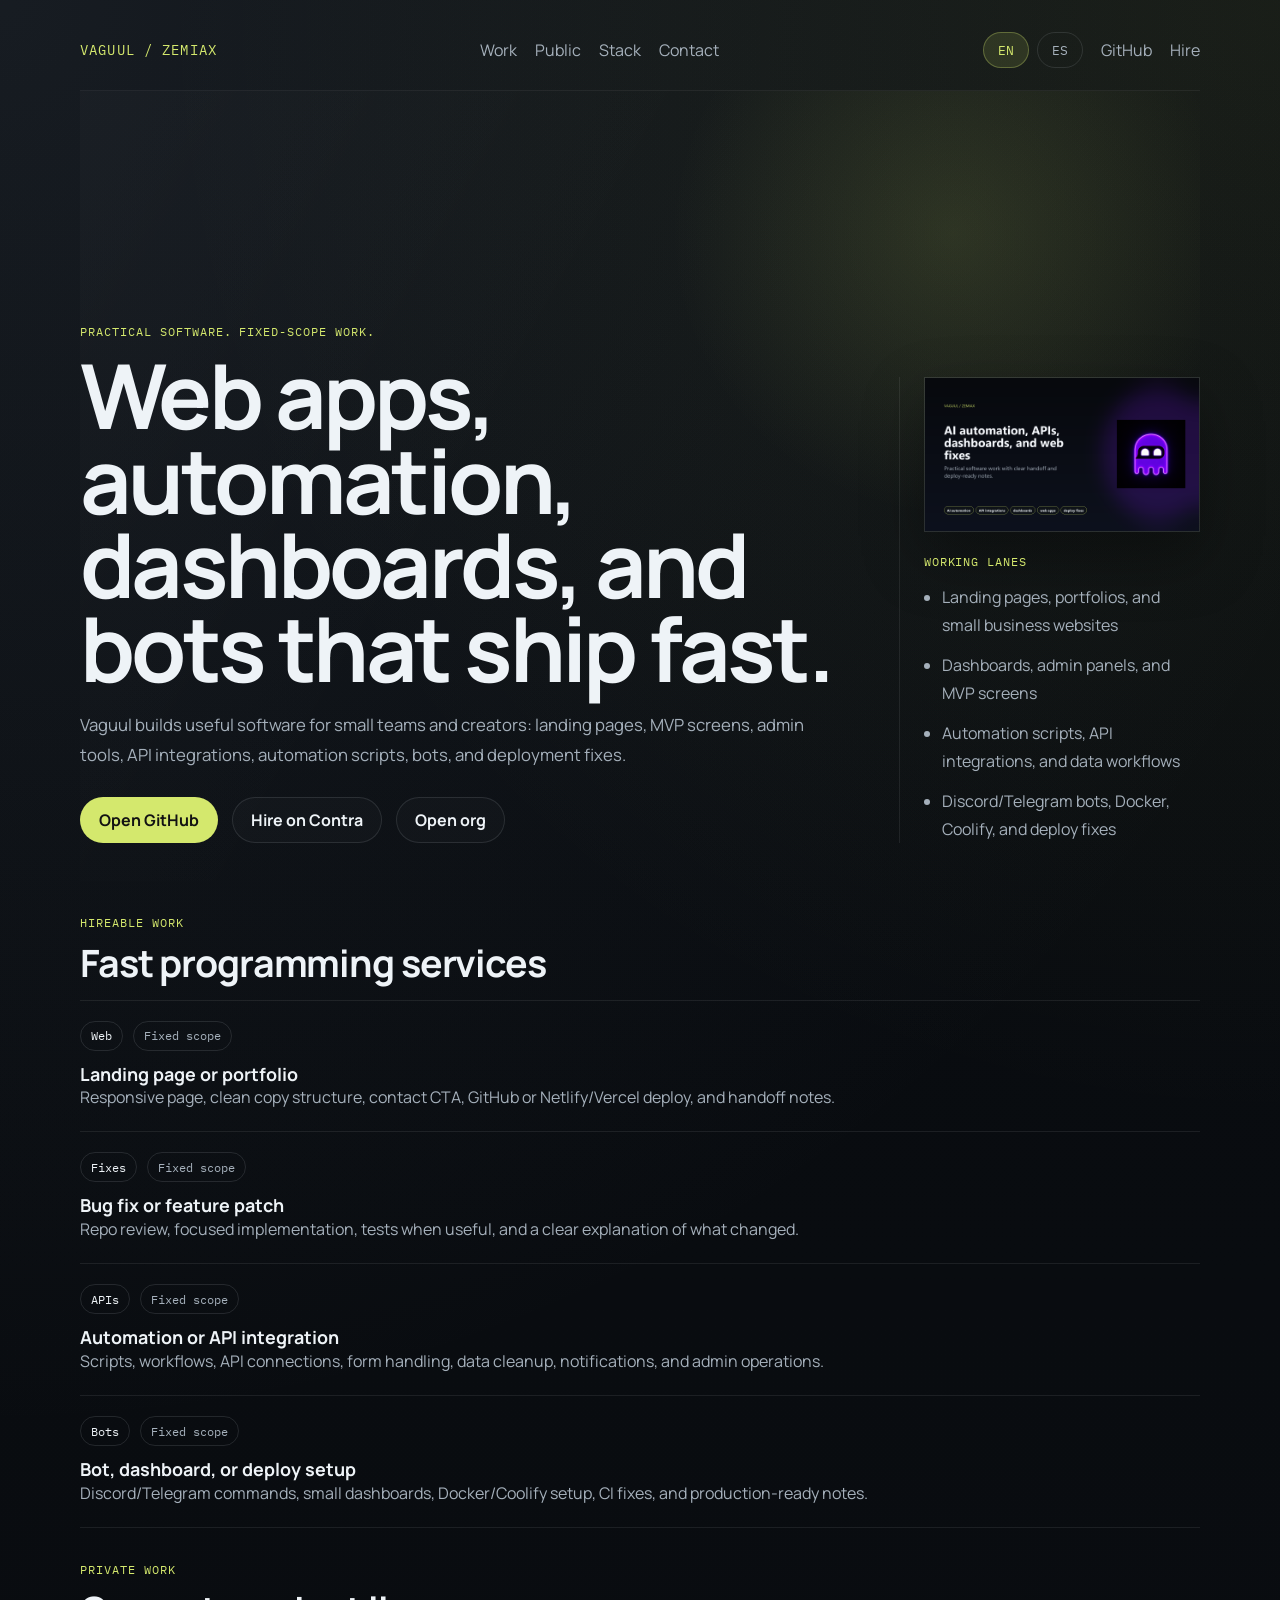
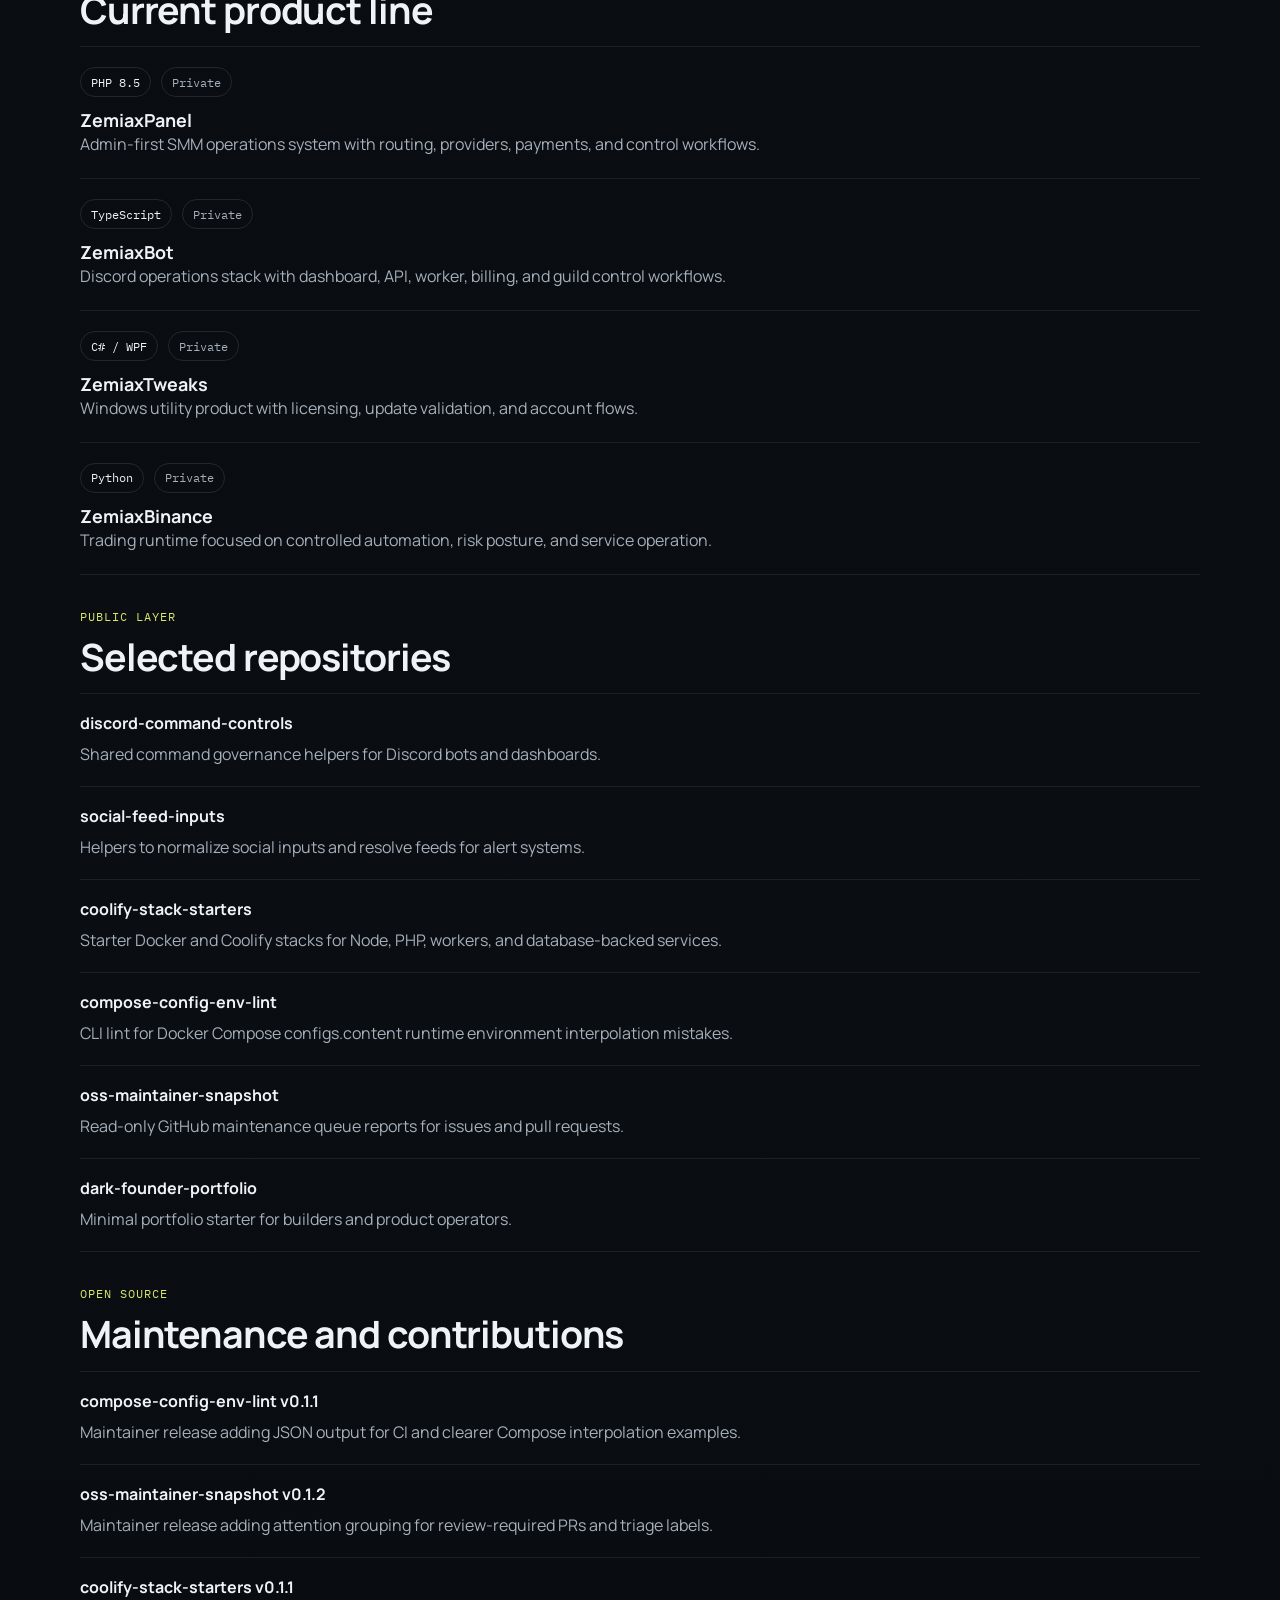
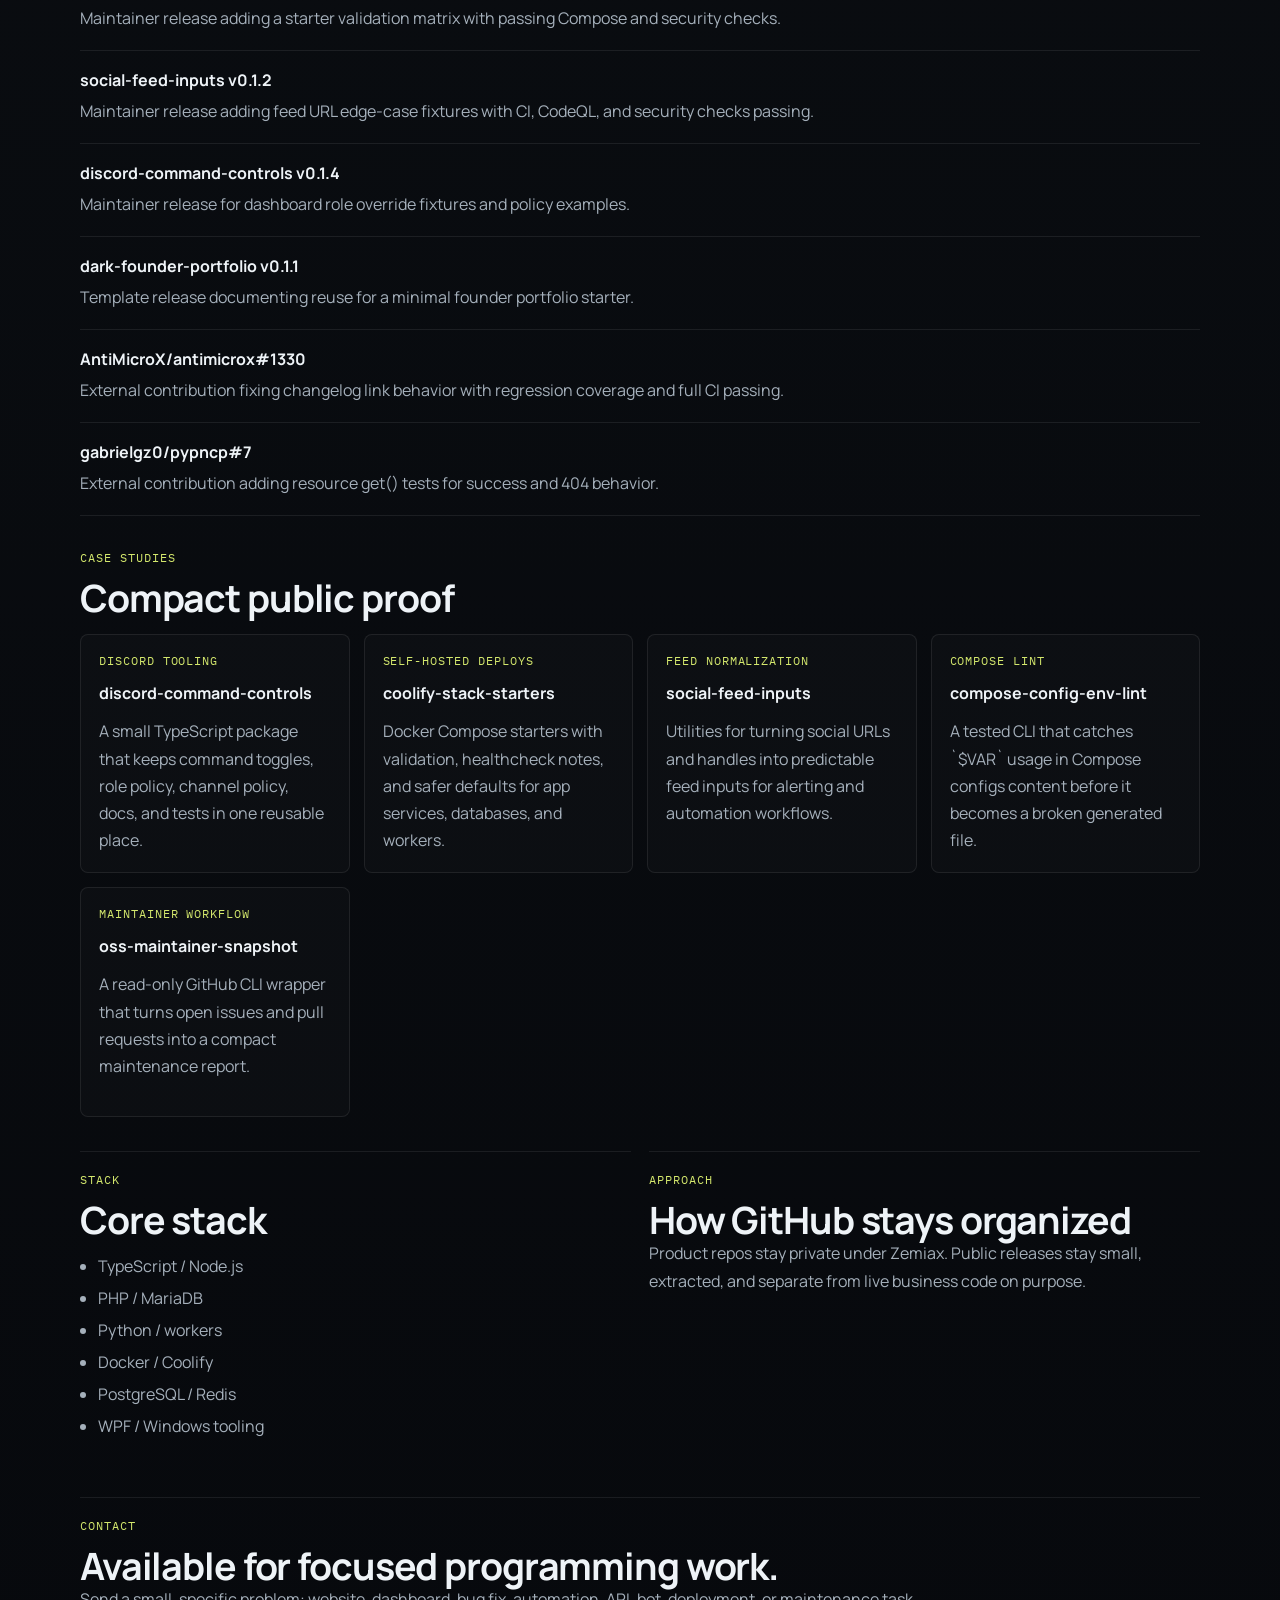
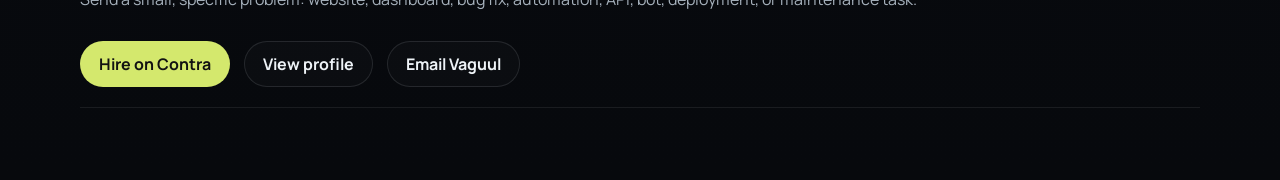
==== index.html @ 0ed6eafa "Add Vaguul service banner" ====
<!DOCTYPE html>
<html lang="en">
  <head>
    <meta charset="UTF-8" />
    <meta name="viewport" content="width=device-width, initial-scale=1.0" />
    <title>Vaguul / Zemiax</title>
    <meta
      name="description"
      content="Vaguul builds practical software for hire: websites, landing pages, dashboards, automation scripts, API integrations, bots, deploy fixes, and small product systems."
    />
    <meta property="og:title" content="Vaguul / Zemiax" />
    <meta
      property="og:description"
      content="Practical programming work: websites, dashboards, automation, bots, APIs, deployments, and small product systems."
    />
    <meta property="og:type" content="website" />
    <meta property="og:url" content="https://vaguul.github.io/portfolio/" />
    <meta property="og:image" content="https://vaguul.github.io/portfolio/assets/vaguul-service-banner.png" />
    <meta name="twitter:card" content="summary_large_image" />
    <meta name="twitter:image" content="https://vaguul.github.io/portfolio/assets/vaguul-service-banner.png" />
    <link rel="preconnect" href="https://fonts.googleapis.com" />
    <link rel="preconnect" href="https://fonts.gstatic.com" crossorigin />
    <link
      href="https://fonts.googleapis.com/css2?family=Manrope:wght@400;500;600;700;800&family=IBM+Plex+Mono:wght@400;500&display=swap"
      rel="stylesheet"
    />
    <link rel="stylesheet" href="./styles.css" />
  </head>
  <body>
    <div class="page-shell">
      <header class="topbar">
        <a class="brand" href="#top">Vaguul / Zemiax</a>
        <nav class="topnav" aria-label="Primary">
          <a href="#work" data-i18n="navWork">Work</a>
          <a href="#public" data-i18n="navPublic">Public</a>
          <a href="#stack" data-i18n="navStack">Stack</a>
          <a href="#contact" data-i18n="navContact">Contact</a>
        </nav>
        <div class="topbar-actions">
          <div class="lang-toggle" aria-label="Language switch">
            <button type="button" class="lang-button is-active" data-lang-trigger="en">EN</button>
            <button type="button" class="lang-button" data-lang-trigger="es">ES</button>
          </div>
          <a class="toplink" href="https://github.com/vaguul" target="_blank" rel="noreferrer">GitHub</a>
          <a class="toplink" href="https://contra.com/s/lrs7rUkr-bot-and-automation-fixes" target="_blank" rel="noreferrer">Hire</a>
        </div>
      </header>

      <main id="top">
        <section class="hero">
          <div class="hero-copy">
            <p class="eyebrow" data-i18n="heroEyebrow">Practical software. Fixed-scope work.</p>
            <h1 data-i18n="heroTitle">Web apps, automation, dashboards, and bots that ship fast.</h1>
            <p class="hero-text" data-i18n="heroText">
              Vaguul builds useful software for small teams and creators: landing pages, MVP screens, admin tools,
              API integrations, automation scripts, bots, and deployment fixes.
            </p>
            <div class="hero-actions">
              <a class="button primary" href="https://github.com/vaguul" target="_blank" rel="noreferrer" data-i18n="heroPrimary">Open GitHub</a>
              <a class="button secondary" href="https://contra.com/s/lrs7rUkr-bot-and-automation-fixes" target="_blank" rel="noreferrer" data-i18n="heroHire">Hire on Contra</a>
              <a class="button secondary" href="https://github.com/zemiax" target="_blank" rel="noreferrer" data-i18n="heroSecondary">Open org</a>
            </div>
          </div>

          <aside class="hero-aside">
            <img class="hero-brand-mark" src="./assets/vaguul-marketplace-cover.png" alt="Vaguul service banner" />
            <p class="aside-label" data-i18n="asideLabel">Working lanes</p>
            <ul class="signal-list">
              <li data-i18n="lane1">Landing pages, portfolios, and small business websites</li>
              <li data-i18n="lane2">Dashboards, admin panels, and MVP screens</li>
              <li data-i18n="lane3">Automation scripts, API integrations, and data workflows</li>
              <li data-i18n="lane4">Discord/Telegram bots, Docker, Coolify, and deploy fixes</li>
            </ul>
          </aside>
        </section>

        <section class="section" id="services">
          <div class="section-head">
            <p class="section-label" data-i18n="servicesLabel">Hireable work</p>
            <h2 data-i18n="servicesTitle">Fast programming services</h2>
          </div>

          <div class="work-list">
            <article class="work-item">
              <div class="work-meta">
                <span class="chip">Web</span>
                <span class="chip muted" data-i18n="chipFixed">Fixed scope</span>
              </div>
              <h3 data-i18n="service1Title">Landing page or portfolio</h3>
              <p data-i18n="service1Desc">Responsive page, clean copy structure, contact CTA, GitHub or Netlify/Vercel deploy, and handoff notes.</p>
            </article>

            <article class="work-item">
              <div class="work-meta">
                <span class="chip">Fixes</span>
                <span class="chip muted" data-i18n="chipFixed">Fixed scope</span>
              </div>
              <h3 data-i18n="service2Title">Bug fix or feature patch</h3>
              <p data-i18n="service2Desc">Repo review, focused implementation, tests when useful, and a clear explanation of what changed.</p>
            </article>

            <article class="work-item">
              <div class="work-meta">
                <span class="chip">APIs</span>
                <span class="chip muted" data-i18n="chipFixed">Fixed scope</span>
              </div>
              <h3 data-i18n="service3Title">Automation or API integration</h3>
              <p data-i18n="service3Desc">Scripts, workflows, API connections, form handling, data cleanup, notifications, and admin operations.</p>
            </article>

            <article class="work-item">
              <div class="work-meta">
                <span class="chip">Bots</span>
                <span class="chip muted" data-i18n="chipFixed">Fixed scope</span>
              </div>
              <h3 data-i18n="service4Title">Bot, dashboard, or deploy setup</h3>
              <p data-i18n="service4Desc">Discord/Telegram commands, small dashboards, Docker/Coolify setup, CI fixes, and production-ready notes.</p>
            </article>
          </div>
        </section>

        <section class="section" id="work">
          <div class="section-head">
            <p class="section-label" data-i18n="workLabel">Private work</p>
            <h2 data-i18n="workTitle">Current product line</h2>
          </div>

          <div class="work-list">
            <article class="work-item">
              <div class="work-meta">
                <span class="chip">PHP 8.5</span>
                <span class="chip muted" data-i18n="chipPrivate">Private</span>
              </div>
              <h3>ZemiaxPanel</h3>
              <p data-i18n="panelDesc">Admin-first SMM operations system with routing, providers, payments, and control workflows.</p>
            </article>

            <article class="work-item">
              <div class="work-meta">
                <span class="chip">TypeScript</span>
                <span class="chip muted" data-i18n="chipPrivate">Private</span>
              </div>
              <h3>ZemiaxBot</h3>
              <p data-i18n="botDesc">Discord operations stack with dashboard, API, worker, billing, and guild control workflows.</p>
            </article>

            <article class="work-item">
              <div class="work-meta">
                <span class="chip">C# / WPF</span>
                <span class="chip muted" data-i18n="chipPrivate">Private</span>
              </div>
              <h3>ZemiaxTweaks</h3>
              <p data-i18n="tweaksDesc">Windows utility product with licensing, update validation, and account flows.</p>
            </article>

            <article class="work-item">
              <div class="work-meta">
                <span class="chip">Python</span>
                <span class="chip muted" data-i18n="chipPrivate">Private</span>
              </div>
              <h3>ZemiaxBinance</h3>
              <p data-i18n="binanceDesc">Trading runtime focused on controlled automation, risk posture, and service operation.</p>
            </article>
          </div>
        </section>

        <section class="section" id="public">
          <div class="section-head">
            <p class="section-label" data-i18n="publicLabel">Public layer</p>
            <h2 data-i18n="publicTitle">Selected repositories</h2>
          </div>

          <div class="repo-list">
            <a class="repo-row" href="https://github.com/vaguul/discord-command-controls" target="_blank" rel="noreferrer">
              <strong>discord-command-controls</strong>
              <span data-i18n="repo1">Shared command governance helpers for Discord bots and dashboards.</span>
            </a>
            <a class="repo-row" href="https://github.com/vaguul/social-feed-inputs" target="_blank" rel="noreferrer">
              <strong>social-feed-inputs</strong>
              <span data-i18n="repo2">Helpers to normalize social inputs and resolve feeds for alert systems.</span>
            </a>
            <a class="repo-row" href="https://github.com/vaguul/coolify-stack-starters" target="_blank" rel="noreferrer">
              <strong>coolify-stack-starters</strong>
              <span data-i18n="repo3">Starter Docker and Coolify stacks for Node, PHP, workers, and database-backed services.</span>
            </a>
            <a class="repo-row" href="https://github.com/vaguul/compose-config-env-lint" target="_blank" rel="noreferrer">
              <strong>compose-config-env-lint</strong>
              <span data-i18n="repo5">CLI lint for Docker Compose configs.content runtime environment interpolation mistakes.</span>
            </a>
            <a class="repo-row" href="https://github.com/vaguul/oss-maintainer-snapshot" target="_blank" rel="noreferrer">
              <strong>oss-maintainer-snapshot</strong>
              <span data-i18n="repo6">Read-only GitHub maintenance queue reports for issues and pull requests.</span>
            </a>
            <a class="repo-row" href="https://github.com/vaguul/dark-founder-portfolio" target="_blank" rel="noreferrer">
              <strong>dark-founder-portfolio</strong>
              <span data-i18n="repo4">Minimal portfolio starter for builders and product operators.</span>
            </a>
          </div>
        </section>

        <section class="section" id="oss">
          <div class="section-head">
            <p class="section-label" data-i18n="ossLabel">Open source</p>
            <h2 data-i18n="ossTitle">Maintenance and contributions</h2>
          </div>

          <div class="repo-list">
            <a class="repo-row" href="https://github.com/vaguul/compose-config-env-lint/releases/tag/v0.1.1" target="_blank" rel="noreferrer">
              <strong>compose-config-env-lint v0.1.1</strong>
              <span data-i18n="oss4">Maintainer release adding JSON output for CI and clearer Compose interpolation examples.</span>
            </a>
            <a class="repo-row" href="https://github.com/vaguul/oss-maintainer-snapshot/releases/tag/v0.1.2" target="_blank" rel="noreferrer">
              <strong>oss-maintainer-snapshot v0.1.2</strong>
              <span data-i18n="oss9">Maintainer release adding attention grouping for review-required PRs and triage labels.</span>
            </a>
            <a class="repo-row" href="https://github.com/vaguul/coolify-stack-starters/releases/tag/v0.1.1" target="_blank" rel="noreferrer">
              <strong>coolify-stack-starters v0.1.1</strong>
              <span data-i18n="oss5">Maintainer release adding a starter validation matrix with passing Compose and security checks.</span>
            </a>
            <a class="repo-row" href="https://github.com/vaguul/social-feed-inputs/releases/tag/v0.1.2" target="_blank" rel="noreferrer">
              <strong>social-feed-inputs v0.1.2</strong>
              <span data-i18n="oss6">Maintainer release adding feed URL edge-case fixtures with CI, CodeQL, and security checks passing.</span>
            </a>
            <a class="repo-row" href="https://github.com/vaguul/discord-command-controls/releases/tag/v0.1.4" target="_blank" rel="noreferrer">
              <strong>discord-command-controls v0.1.4</strong>
              <span data-i18n="oss7">Maintainer release for dashboard role override fixtures and policy examples.</span>
            </a>
            <a class="repo-row" href="https://github.com/vaguul/dark-founder-portfolio/releases/tag/v0.1.1" target="_blank" rel="noreferrer">
              <strong>dark-founder-portfolio v0.1.1</strong>
              <span data-i18n="oss8">Template release documenting reuse for a minimal founder portfolio starter.</span>
            </a>
            <a class="repo-row" href="https://github.com/AntiMicroX/antimicrox/pull/1330" target="_blank" rel="noreferrer">
              <strong>AntiMicroX/antimicrox#1330</strong>
              <span data-i18n="oss2">External contribution fixing changelog link behavior with regression coverage and full CI passing.</span>
            </a>
            <a class="repo-row" href="https://github.com/gabrielgz0/pypncp/pull/7" target="_blank" rel="noreferrer">
              <strong>gabrielgz0/pypncp#7</strong>
              <span data-i18n="oss3">External contribution adding resource get() tests for success and 404 behavior.</span>
            </a>
          </div>
        </section>

        <section class="section" id="case-studies">
          <div class="section-head">
            <p class="section-label" data-i18n="caseLabel">Case studies</p>
            <h2 data-i18n="caseTitle">Compact public proof</h2>
          </div>

          <div class="case-grid">
            <a class="case-item" href="https://github.com/vaguul/discord-command-controls" target="_blank" rel="noreferrer">
              <span class="case-kicker" data-i18n="case1Kicker">Discord tooling</span>
              <strong>discord-command-controls</strong>
              <p data-i18n="case1Text">A small TypeScript package that keeps command toggles, role policy, channel policy, docs, and tests in one reusable place.</p>
            </a>
            <a class="case-item" href="https://github.com/vaguul/coolify-stack-starters" target="_blank" rel="noreferrer">
              <span class="case-kicker" data-i18n="case2Kicker">Self-hosted deploys</span>
              <strong>coolify-stack-starters</strong>
              <p data-i18n="case2Text">Docker Compose starters with validation, healthcheck notes, and safer defaults for app services, databases, and workers.</p>
            </a>
            <a class="case-item" href="https://github.com/vaguul/social-feed-inputs" target="_blank" rel="noreferrer">
              <span class="case-kicker" data-i18n="case3Kicker">Feed normalization</span>
              <strong>social-feed-inputs</strong>
              <p data-i18n="case3Text">Utilities for turning social URLs and handles into predictable feed inputs for alerting and automation workflows.</p>
            </a>
            <a class="case-item" href="https://github.com/vaguul/compose-config-env-lint" target="_blank" rel="noreferrer">
              <span class="case-kicker" data-i18n="case4Kicker">Compose lint</span>
              <strong>compose-config-env-lint</strong>
              <p data-i18n="case4Text">A tested CLI that catches `$VAR` usage in Compose configs content before it becomes a broken generated file.</p>
            </a>
            <a class="case-item" href="https://github.com/vaguul/oss-maintainer-snapshot" target="_blank" rel="noreferrer">
              <span class="case-kicker" data-i18n="case5Kicker">Maintainer workflow</span>
              <strong>oss-maintainer-snapshot</strong>
              <p data-i18n="case5Text">A read-only GitHub CLI wrapper that turns open issues and pull requests into a compact maintenance report.</p>
            </a>
          </div>
        </section>

        <section class="section split-section" id="stack">
          <article class="stack-panel">
            <p class="section-label" data-i18n="stackLabel">Stack</p>
            <h2 data-i18n="stackTitle">Core stack</h2>
            <ul class="stack-list">
              <li>TypeScript / Node.js</li>
              <li>PHP / MariaDB</li>
              <li>Python / workers</li>
              <li>Docker / Coolify</li>
              <li>PostgreSQL / Redis</li>
              <li>WPF / Windows tooling</li>
            </ul>
          </article>

          <article class="stack-panel">
            <p class="section-label" data-i18n="approachLabel">Approach</p>
            <h2 data-i18n="approachTitle">How GitHub stays organized</h2>
            <p class="stack-copy" data-i18n="approachCopy">
              Product repos stay private under Zemiax. Public releases stay small, extracted, and separate from live
              business code on purpose.
            </p>
          </article>
        </section>

        <section class="section contact-section" id="contact">
          <p class="section-label" data-i18n="contactLabel">Contact</p>
          <h2 data-i18n="contactTitle">GitHub is the main public surface.</h2>
          <p class="contact-copy" data-i18n="contactCopy">
            Follow the profile for selected public releases. Live product repos stay private until they are ready to
            stand on their own.
          </p>
          <div class="hero-actions">
            <a class="button primary" href="https://contra.com/s/lrs7rUkr-bot-and-automation-fixes" target="_blank" rel="noreferrer" data-i18n="contactPrimary">Hire on Contra</a>
            <a class="button secondary" href="https://github.com/vaguul" target="_blank" rel="noreferrer" data-i18n="contactSecondary">View profile</a>
            <a class="button secondary" href="mailto:heyvaguul@gmail.com" data-i18n="contactEmail">Email Vaguul</a>
          </div>
        </section>
      </main>
    </div>

    <script>
      const translations = {
        en: {
          navWork: "Work",
          navPublic: "Public",
          navStack: "Stack",
          navContact: "Contact",
          heroEyebrow: "Practical software. Fixed-scope work.",
          heroTitle: "Web apps, automation, dashboards, and bots that ship fast.",
          heroText:
            "Vaguul builds useful software for small teams and creators: landing pages, MVP screens, admin tools, API integrations, automation scripts, bots, and deployment fixes.",
          heroPrimary: "Open GitHub",
          heroHire: "Hire on Contra",
          heroSecondary: "Open org",
          asideLabel: "Working lanes",
          lane1: "Landing pages, portfolios, and small business websites",
          lane2: "Dashboards, admin panels, and MVP screens",
          lane3: "Automation scripts, API integrations, and data workflows",
          lane4: "Discord/Telegram bots, Docker, Coolify, and deploy fixes",
          servicesLabel: "Hireable work",
          servicesTitle: "Fast programming services",
          chipFixed: "Fixed scope",
          service1Title: "Landing page or portfolio",
          service1Desc: "Responsive page, clean copy structure, contact CTA, GitHub or Netlify/Vercel deploy, and handoff notes.",
          service2Title: "Bug fix or feature patch",
          service2Desc: "Repo review, focused implementation, tests when useful, and a clear explanation of what changed.",
          service3Title: "Automation or API integration",
          service3Desc: "Scripts, workflows, API connections, form handling, data cleanup, notifications, and admin operations.",
          service4Title: "Bot, dashboard, or deploy setup",
          service4Desc: "Discord/Telegram commands, small dashboards, Docker/Coolify setup, CI fixes, and production-ready notes.",
          workLabel: "Private work",
          workTitle: "Current product line",
          chipPrivate: "Private",
          panelDesc: "Admin-first SMM operations system with routing, providers, payments, and control workflows.",
          botDesc: "Discord operations stack with dashboard, API, worker, billing, and guild control workflows.",
          tweaksDesc: "Windows utility product with licensing, update validation, and account flows.",
          binanceDesc: "Trading runtime focused on controlled automation, risk posture, and service operation.",
          publicLabel: "Public layer",
          publicTitle: "Selected repositories",
          repo1: "Shared command governance helpers for Discord bots and dashboards.",
          repo2: "Helpers to normalize social inputs and resolve feeds for alert systems.",
          repo3: "Starter Docker and Coolify stacks for Node, PHP, workers, and database-backed services.",
          repo4: "Minimal portfolio starter for builders and product operators.",
          repo5: "CLI lint for Docker Compose configs.content runtime environment interpolation mistakes.",
          repo6: "Read-only GitHub maintenance queue reports for issues and pull requests.",
          ossLabel: "Open source",
          ossTitle: "Maintenance and contributions",
          oss2: "External contribution fixing changelog link behavior with regression coverage and full CI passing.",
          oss3: "External contribution adding resource get() tests for success and 404 behavior.",
          oss4: "Maintainer release adding JSON output for CI and clearer Compose interpolation examples.",
          oss5: "Maintainer release adding a starter validation matrix with passing Compose and security checks.",
          oss6: "Maintainer release adding feed URL edge-case fixtures with CI, CodeQL, and security checks passing.",
          oss7: "Maintainer release for dashboard role override fixtures and policy examples.",
          oss8: "Template release documenting reuse for a minimal founder portfolio starter.",
          oss9: "Maintainer release adding attention grouping for review-required PRs and triage labels.",
          caseLabel: "Case studies",
          caseTitle: "Compact public proof",
          case1Kicker: "Discord tooling",
          case1Text:
            "A small TypeScript package that keeps command toggles, role policy, channel policy, docs, and tests in one reusable place.",
          case2Kicker: "Self-hosted deploys",
          case2Text:
            "Docker Compose starters with validation, healthcheck notes, and safer defaults for app services, databases, and workers.",
          case3Kicker: "Feed normalization",
          case3Text:
            "Utilities for turning social URLs and handles into predictable feed inputs for alerting and automation workflows.",
          case4Kicker: "Compose lint",
          case4Text:
            "A tested CLI that catches `$VAR` usage in Compose configs content before it becomes a broken generated file.",
          case5Kicker: "Maintainer workflow",
          case5Text:
            "A read-only GitHub CLI wrapper that turns open issues and pull requests into a compact maintenance report.",
          stackLabel: "Stack",
          stackTitle: "Core stack",
          approachLabel: "Approach",
          approachTitle: "How GitHub stays organized",
          approachCopy:
            "Product repos stay private under Zemiax. Public releases stay small, extracted, and separate from live business code on purpose.",
          contactLabel: "Contact",
          contactTitle: "Available for focused programming work.",
          contactCopy:
            "Send a small, specific problem: website, dashboard, bug fix, automation, API, bot, deployment, or maintenance task.",
          contactPrimary: "Hire on Contra",
          contactSecondary: "View profile",
          contactEmail: "Email Vaguul"
        },
        es: {
          navWork: "Trabajo",
          navPublic: "Público",
          navStack: "Stack",
          navContact: "Contacto",
          heroEyebrow: "Software práctico. Trabajo por alcance fijo.",
          heroTitle: "Web apps, automatización, dashboards y bots que se entregan rápido.",
          heroText:
            "Vaguul construye software útil para equipos pequeños y creadores: landing pages, pantallas MVP, paneles admin, integraciones API, scripts de automatización, bots y arreglos de despliegue.",
          heroPrimary: "Abrir GitHub",
          heroHire: "Contratar en Contra",
          heroSecondary: "Abrir org",
          asideLabel: "Líneas activas",
          lane1: "Landing pages, portfolios y sitios para negocios pequeños",
          lane2: "Dashboards, paneles admin y pantallas MVP",
          lane3: "Scripts de automatización, integraciones API y flujos de datos",
          lane4: "Bots de Discord/Telegram, Docker, Coolify y arreglos de deploy",
          servicesLabel: "Trabajo contratable",
          servicesTitle: "Servicios rápidos de programación",
          chipFixed: "Alcance fijo",
          service1Title: "Landing page o portfolio",
          service1Desc: "Página responsive, estructura clara, llamada a contacto, deploy en GitHub o Netlify/Vercel y notas de entrega.",
          service2Title: "Bug fix o feature pequeña",
          service2Desc: "Revisión del repo, implementación enfocada, tests cuando sirvan y explicación clara de lo cambiado.",
          service3Title: "Automatización o integración API",
          service3Desc: "Scripts, workflows, conexiones API, formularios, limpieza de datos, notificaciones y operaciones admin.",
          service4Title: "Bot, dashboard o setup de deploy",
          service4Desc: "Comandos Discord/Telegram, dashboards pequeños, Docker/Coolify, arreglos CI y notas listas para producción.",
          workLabel: "Trabajo privado",
          workTitle: "Línea actual de producto",
          chipPrivate: "Privado",
          panelDesc: "Sistema SMM admin-first con rutas, proveedores, pagos y flujos de control.",
          botDesc: "Stack de operaciones para Discord con dashboard, API, worker, billing y flujos por servidor.",
          tweaksDesc: "Producto de utilidad para Windows con licencias, validación de updates y flujos de cuenta.",
          binanceDesc: "Runtime de trading enfocado en automatización controlada, postura de riesgo y operación del servicio.",
          publicLabel: "Capa pública",
          publicTitle: "Repos seleccionados",
          repo1: "Helpers compartidos para gobernar comandos en bots y dashboards de Discord.",
          repo2: "Helpers para normalizar entradas sociales y resolver feeds para sistemas de alertas.",
          repo3: "Stacks base de Docker y Coolify para Node, PHP, workers y servicios con base de datos.",
          repo4: "Starter de portfolio minimalista para builders y operadores de producto.",
          repo5: "CLI para detectar errores de interpolación runtime en configs.content de Docker Compose.",
          repo6: "Reportes read-only de colas de mantenimiento GitHub para issues y pull requests.",
          ossLabel: "Open source",
          ossTitle: "Mantenimiento y contribuciones",
          oss2: "Contribución externa que corrige enlaces del changelog con cobertura de regresión y CI completo en verde.",
          oss3: "Contribución externa que agrega tests de get() para casos correctos y 404.",
          oss4: "Release mantenida que agrega salida JSON para CI y ejemplos más claros de interpolación Compose.",
          oss5: "Release mantenida que agrega matriz de validación con checks Compose y seguridad en verde.",
          oss6: "Release mantenida que agrega fixtures de URLs edge-case con CI, CodeQL y seguridad en verde.",
          oss7: "Release mantenida para fixtures de overrides de roles y ejemplos de políticas de dashboard.",
          oss8: "Release de template que documenta reutilización para un portfolio minimalista.",
          oss9: "Release mantenida que agrupa PRs que requieren revisión y labels de triage.",
          caseLabel: "Casos",
          caseTitle: "Prueba pública compacta",
          case1Kicker: "Tooling de Discord",
          case1Text:
            "Un paquete TypeScript pequeño que mantiene toggles de comandos, políticas por rol, políticas por canal, docs y tests en un lugar reutilizable.",
          case2Kicker: "Deploys self-hosted",
          case2Text:
            "Starters Docker Compose con validación, notas de healthcheck y defaults más seguros para apps, bases de datos y workers.",
          case3Kicker: "Normalización de feeds",
          case3Text:
            "Utilidades para convertir URLs y handles sociales en entradas de feed predecibles para alertas y automatización.",
          case4Kicker: "Lint de Compose",
          case4Text:
            "Una CLI con tests que detecta uso de `$VAR` en content de configs Compose antes de que genere archivos rotos.",
          case5Kicker: "Flujo maintainer",
          case5Text:
            "Un wrapper read-only de GitHub CLI que convierte issues y pull requests abiertos en un reporte compacto de mantenimiento.",
          stackLabel: "Stack",
          stackTitle: "Stack principal",
          approachLabel: "Enfoque",
          approachTitle: "Cómo se mantiene ordenado GitHub",
          approachCopy:
            "Los repos de producto se quedan privados bajo Zemiax. Las releases públicas se mantienen pequeñas, extraídas y separadas del código vivo del negocio.",
          contactLabel: "Contacto",
          contactTitle: "Disponible para trabajos enfocados de programación.",
          contactCopy:
            "Envía un problema pequeño y específico: sitio web, dashboard, bug fix, automatización, API, bot, deploy o mantenimiento.",
          contactPrimary: "Contratar en Contra",
          contactSecondary: "Ver perfil",
          contactEmail: "Enviar email"
        }
      };

      const langButtons = document.querySelectorAll("[data-lang-trigger]");
      const translatables = document.querySelectorAll("[data-i18n]");

      function setLanguage(lang) {
        const dictionary = translations[lang] || translations.en;
        document.documentElement.lang = lang;

        translatables.forEach((node) => {
          const key = node.getAttribute("data-i18n");
          if (key && dictionary[key]) {
            node.textContent = dictionary[key];
          }
        });

        langButtons.forEach((button) => {
          button.classList.toggle("is-active", button.getAttribute("data-lang-trigger") === lang);
        });
      }

      langButtons.forEach((button) => {
        button.addEventListener("click", () => setLanguage(button.getAttribute("data-lang-trigger")));
      });

      setLanguage("en");
    </script>
  </body>
</html>
---- styles.css ----
:root {
  color-scheme: dark;
  --bg: #0a0d11;
  --bg-soft: #11161c;
  --panel: rgba(18, 23, 31, 0.86);
  --line: rgba(221, 230, 239, 0.12);
  --text: #eef3f7;
  --muted: #a5b0bb;
  --accent: #d4e86d;
  --accent-soft: rgba(212, 232, 109, 0.12);
  --shadow: 0 24px 60px rgba(0, 0, 0, 0.34);
}

* {
  box-sizing: border-box;
}

html {
  scroll-behavior: smooth;
}

body {
  margin: 0;
  min-height: 100vh;
  font-family: "Manrope", sans-serif;
  color: var(--text);
  background:
    radial-gradient(circle at top right, rgba(212, 232, 109, 0.08), transparent 22%),
    radial-gradient(circle at top left, rgba(132, 152, 173, 0.12), transparent 28%),
    linear-gradient(180deg, #080b0f 0%, var(--bg) 52%, #07090d 100%);
}

a {
  color: inherit;
}

.page-shell {
  width: min(1120px, calc(100% - 40px));
  margin: 0 auto;
  padding: 22px 0 72px;
}

.topbar {
  display: flex;
  align-items: center;
  justify-content: space-between;
  gap: 18px;
  padding: 10px 0 22px;
  border-bottom: 1px solid rgba(255, 255, 255, 0.06);
}

.brand,
.eyebrow,
.section-label,
.aside-label,
.chip {
  font-family: "IBM Plex Mono", monospace;
}

.brand {
  text-decoration: none;
  color: var(--accent);
  text-transform: uppercase;
  letter-spacing: 0.08em;
  font-size: 0.88rem;
}

.topnav,
.topbar-actions {
  display: flex;
  align-items: center;
  gap: 18px;
  flex-wrap: wrap;
}

.topnav a,
.toplink {
  text-decoration: none;
  color: var(--muted);
}

.topnav a:hover,
.toplink:hover {
  color: var(--text);
}

.lang-toggle {
  display: inline-flex;
  gap: 8px;
}

.lang-button {
  min-width: 46px;
  min-height: 36px;
  border-radius: 999px;
  border: 1px solid var(--line);
  background: transparent;
  color: var(--muted);
  font-family: "IBM Plex Mono", monospace;
  cursor: pointer;
}

.lang-button.is-active {
  border-color: rgba(212, 232, 109, 0.3);
  background: var(--accent-soft);
  color: var(--accent);
}

.hero {
  display: grid;
  grid-template-columns: minmax(0, 1.45fr) minmax(280px, 0.55fr);
  gap: 24px;
  align-items: end;
  padding: 56px 0 38px;
  min-height: calc(100svh - 110px);
  position: relative;
}

.hero::before {
  content: "";
  position: absolute;
  inset: 0;
  background:
    linear-gradient(120deg, rgba(255, 255, 255, 0.02), transparent 42%),
    radial-gradient(circle at 78% 18%, rgba(212, 232, 109, 0.12), transparent 26%);
  pointer-events: none;
}

.eyebrow,
.section-label,
.aside-label {
  margin: 0 0 14px;
  color: var(--accent);
  font-size: 0.76rem;
  letter-spacing: 0.08em;
  text-transform: uppercase;
}

h1,
h2,
h3,
p {
  margin: 0;
}

h1 {
  max-width: 880px;
  font-size: clamp(3rem, 7vw, 6.2rem);
  line-height: 0.94;
  letter-spacing: -0.04em;
}

h2 {
  font-size: clamp(1.6rem, 3vw, 2.35rem);
  line-height: 1;
  letter-spacing: -0.03em;
}

h3 {
  font-size: 1.12rem;
  line-height: 1.05;
}

.hero-text,
.stack-copy,
.repo-row span,
.work-item p,
.contact-copy,
.signal-list {
  color: var(--muted);
  line-height: 1.75;
}

.hero-text {
  max-width: 760px;
  margin-top: 20px;
  font-size: 1.05rem;
}

.hero-copy,
.hero-aside {
  position: relative;
  z-index: 1;
}

.hero-copy .eyebrow,
.hero-copy h1,
.hero-copy .hero-text,
.hero-copy .hero-actions,
.hero-aside {
  animation: rise-in 700ms ease both;
}

.hero-copy h1 {
  animation-delay: 80ms;
}

.hero-copy .hero-text {
  animation-delay: 150ms;
}

.hero-copy .hero-actions {
  animation-delay: 220ms;
}

.hero-aside {
  animation-delay: 280ms;
}

.hero-actions {
  display: flex;
  flex-wrap: wrap;
  gap: 14px;
  margin-top: 28px;
}

.button {
  display: inline-flex;
  align-items: center;
  justify-content: center;
  min-height: 46px;
  padding: 0 18px;
  border-radius: 999px;
  text-decoration: none;
  font-weight: 700;
  border: 1px solid transparent;
  transition: transform 140ms ease, border-color 140ms ease, background 140ms ease;
}

.button:hover {
  transform: translateY(-1px);
}

.button.primary {
  background: var(--accent);
  color: #121212;
}

.button.secondary {
  border-color: var(--line);
  background: rgba(255, 255, 255, 0.02);
  color: var(--text);
}

.hero-aside {
  padding: 0 0 0 24px;
  border-left: 1px solid rgba(255, 255, 255, 0.08);
}

.hero-brand-mark {
  display: block;
  width: 100%;
  max-width: 360px;
  aspect-ratio: 16 / 9;
  object-fit: cover;
  border: 1px solid var(--line);
  margin: 0 0 22px;
  box-shadow: var(--shadow);
}

.signal-list {
  display: grid;
  gap: 12px;
  margin: 0;
  padding-left: 18px;
}

.section {
  margin-top: 34px;
}

.section-head {
  margin-bottom: 18px;
}

.work-list,
.repo-list,
.case-grid {
  display: grid;
  gap: 0;
}

.work-item {
  padding: 20px 0;
  border-top: 1px solid rgba(255, 255, 255, 0.08);
}

.work-item:last-child {
  border-bottom: 1px solid rgba(255, 255, 255, 0.08);
}

.work-meta {
  display: flex;
  gap: 10px;
  flex-wrap: wrap;
  margin-bottom: 14px;
}

.chip {
  display: inline-flex;
  align-items: center;
  min-height: 30px;
  padding: 0 10px;
  border-radius: 999px;
  border: 1px solid var(--line);
  color: var(--text);
  font-size: 0.76rem;
}

.chip.muted {
  color: var(--muted);
}

.repo-row {
  display: grid;
  gap: 6px;
  padding: 18px 0;
  border-bottom: 1px solid rgba(255, 255, 255, 0.08);
  text-decoration: none;
}

.repo-row:first-child {
  border-top: 1px solid rgba(255, 255, 255, 0.08);
}

.repo-row strong {
  font-size: 1rem;
}

.repo-row:hover strong {
  color: var(--accent);
}

.repo-row:hover span {
  color: var(--text);
}

.case-grid {
  grid-template-columns: repeat(auto-fit, minmax(240px, 1fr));
  gap: 14px;
}

.case-item {
  min-height: 230px;
  display: flex;
  flex-direction: column;
  gap: 14px;
  padding: 18px;
  border: 1px solid rgba(255, 255, 255, 0.08);
  border-radius: 8px;
  background: rgba(255, 255, 255, 0.02);
  text-decoration: none;
}

.case-kicker {
  font-family: "IBM Plex Mono", monospace;
  color: var(--accent);
  font-size: 0.74rem;
  letter-spacing: 0.08em;
  text-transform: uppercase;
}

.case-item p {
  color: var(--muted);
  line-height: 1.7;
}

.case-item:hover strong {
  color: var(--accent);
}

.split-section {
  display: grid;
  grid-template-columns: repeat(2, minmax(0, 1fr));
  gap: 18px;
}

.stack-panel,
.contact-section {
  padding: 20px 0;
  border-top: 1px solid rgba(255, 255, 255, 0.08);
}

.contact-section {
  border-bottom: 1px solid rgba(255, 255, 255, 0.08);
}

.stack-list {
  display: grid;
  gap: 10px;
  margin: 16px 0 0;
  padding-left: 18px;
  color: var(--muted);
}

.contact-section {
  margin-top: 40px;
}

@media (max-width: 900px) {
  .hero,
  .split-section,
  .case-grid {
    grid-template-columns: 1fr;
  }

  .hero {
    min-height: auto;
  }

  .hero-aside {
    padding-left: 0;
    border-left: 0;
    border-top: 1px solid rgba(255, 255, 255, 0.08);
    padding-top: 20px;
  }

  .page-shell {
    width: min(100% - 28px, 1120px);
  }
}

@media (max-width: 720px) {
  .topbar {
    align-items: flex-start;
    flex-direction: column;
  }

  h1 {
    font-size: clamp(2.5rem, 13vw, 4.2rem);
  }

  .hero {
    padding-top: 40px;
  }
}

@keyframes rise-in {
  from {
    opacity: 0;
    transform: translateY(12px);
  }

  to {
    opacity: 1;
    transform: translateY(0);
  }
}
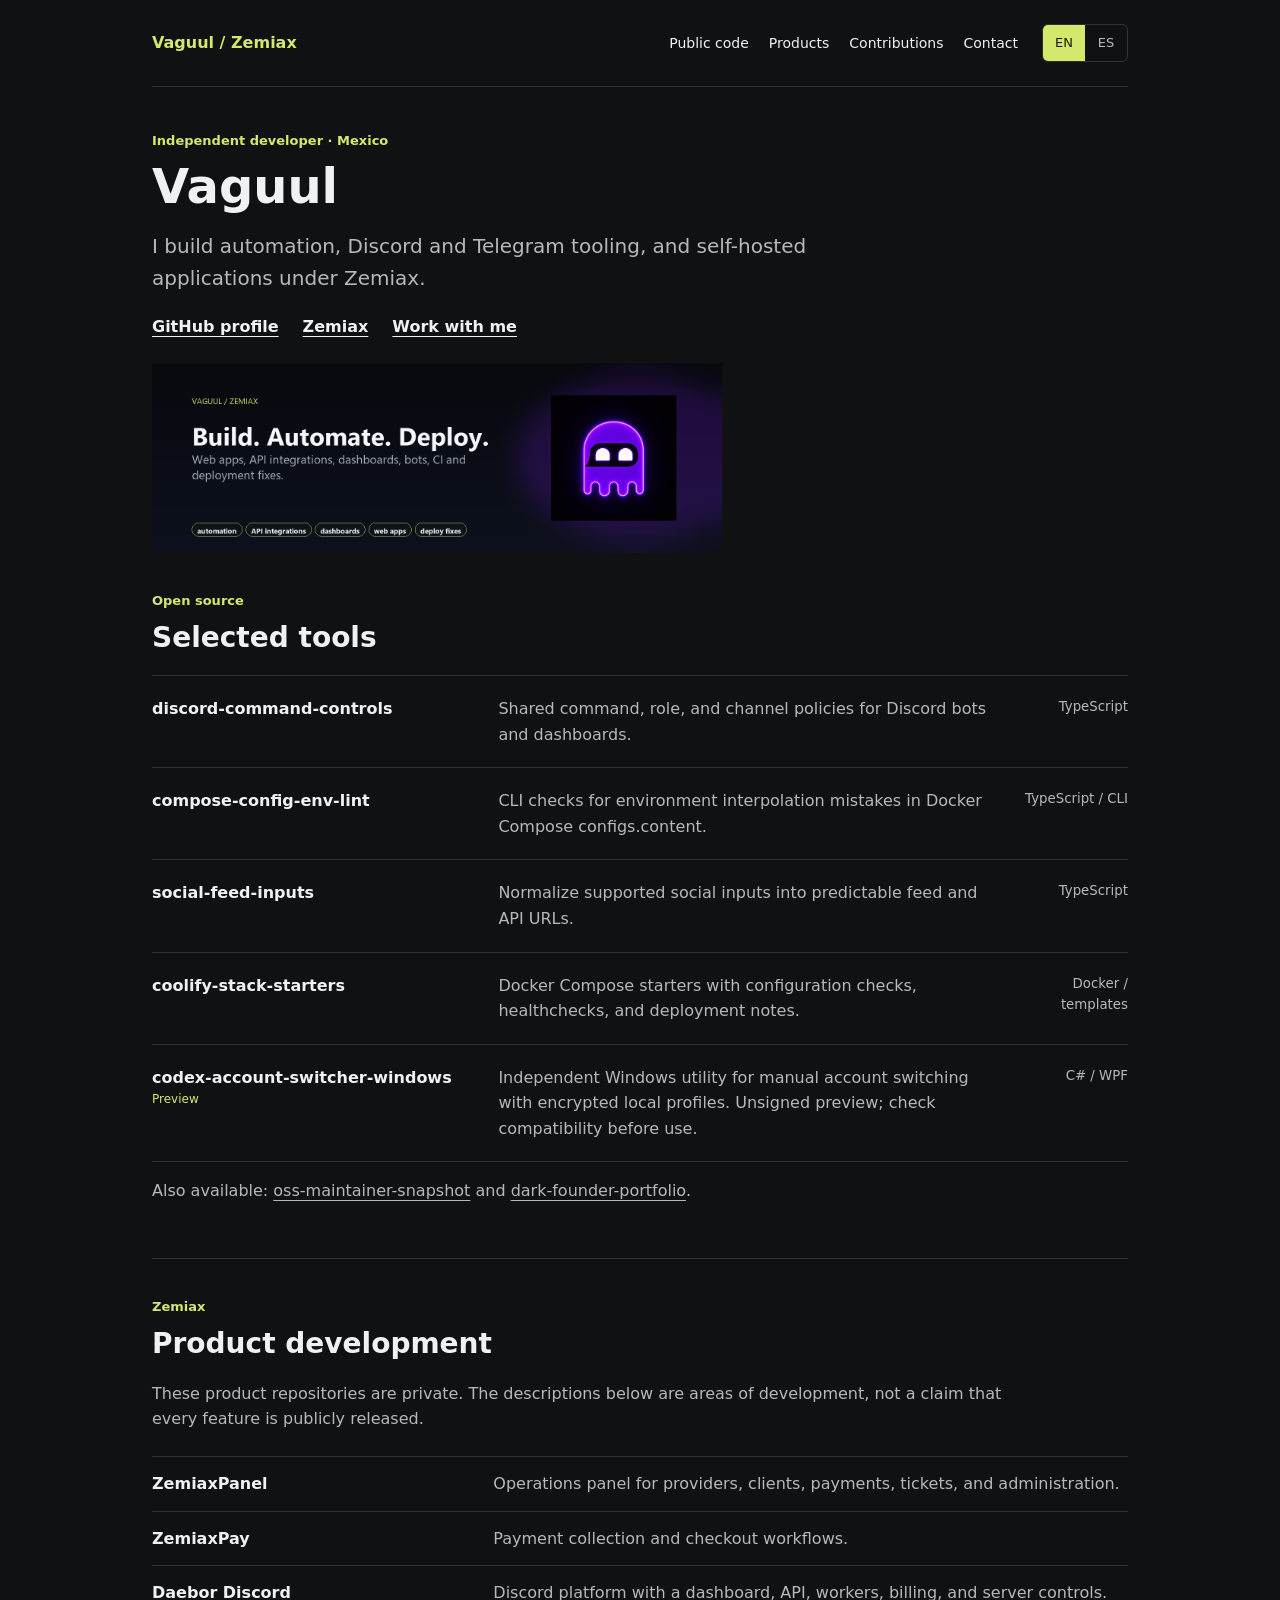
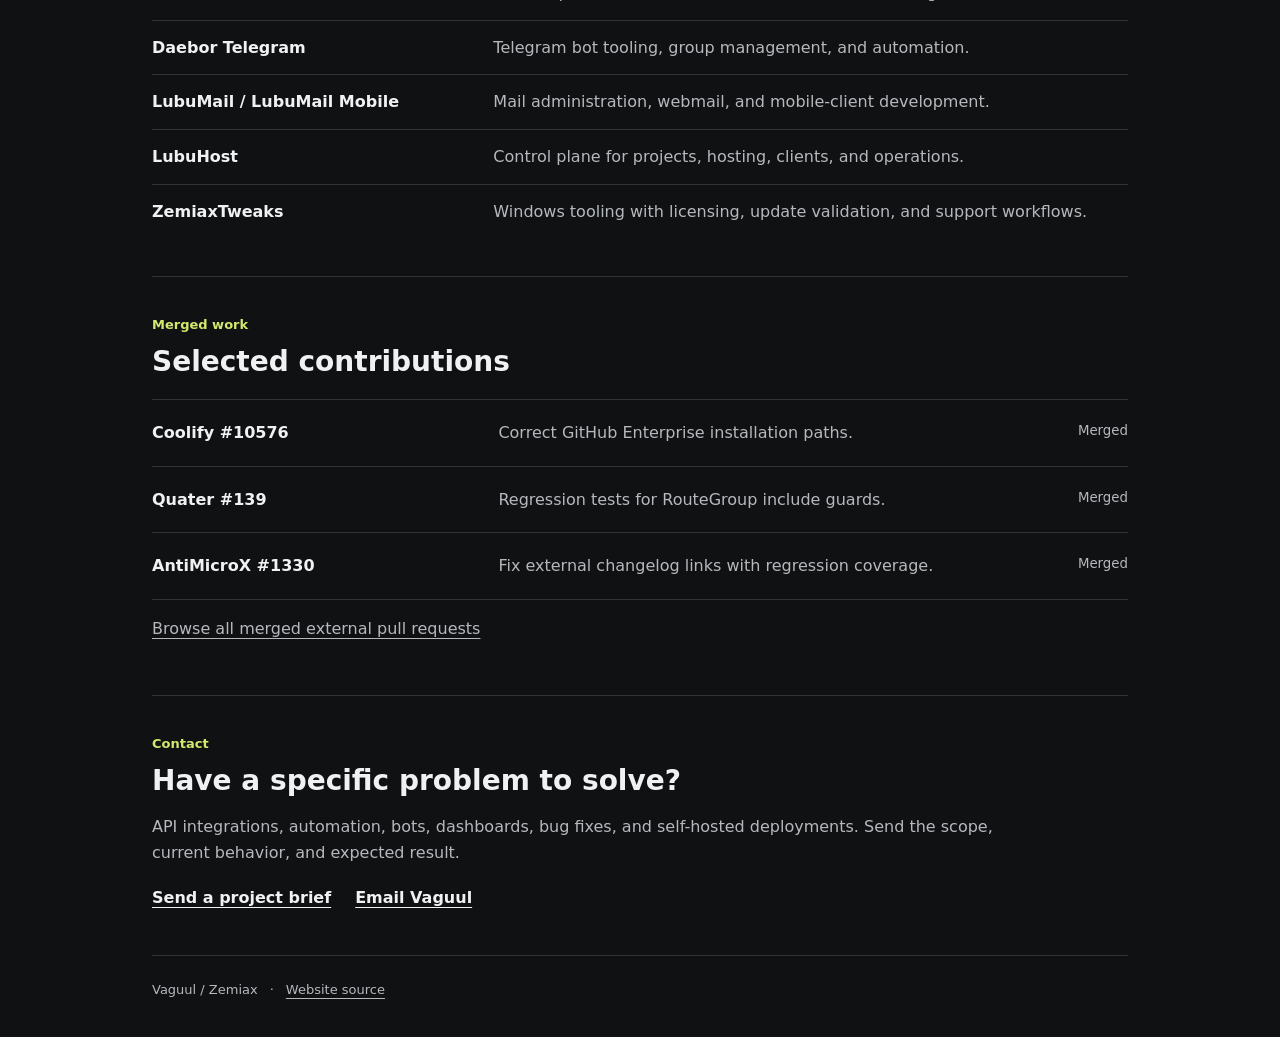
==== commit f8a583c3: "Refresh portfolio with current products and verified contributions" ====
--- a/index.html
+++ b/index.html
@@ -4,513 +4,170 @@
     <meta charset="UTF-8" />
     <meta name="viewport" content="width=device-width, initial-scale=1.0" />
     <title>Vaguul / Zemiax</title>
-    <meta
-      name="description"
-      content="Vaguul builds practical software for hire: websites, landing pages, dashboards, automation scripts, API integrations, bots, deploy fixes, and small product systems."
-    />
+    <meta name="description" content="Vaguul builds automation, bot tooling, and self-hosted applications. Explore public utilities, merged contributions, and Zemiax products." />
     <meta property="og:title" content="Vaguul / Zemiax" />
-    <meta
-      property="og:description"
-      content="Practical programming work: websites, dashboards, automation, bots, APIs, deployments, and small product systems."
-    />
+    <meta property="og:description" content="Automation, bot tooling, and self-hosted applications. Public code and selected contributions." />
     <meta property="og:type" content="website" />
     <meta property="og:url" content="https://vaguul.github.io/portfolio/" />
-    <meta property="og:image" content="https://vaguul.github.io/portfolio/assets/vaguul-service-banner.png" />
+    <meta property="og:image" content="https://vaguul.github.io/portfolio/assets/vaguul-github-banner.png" />
     <meta name="twitter:card" content="summary_large_image" />
-    <meta name="twitter:image" content="https://vaguul.github.io/portfolio/assets/vaguul-service-banner.png" />
-    <link rel="preconnect" href="https://fonts.googleapis.com" />
-    <link rel="preconnect" href="https://fonts.gstatic.com" crossorigin />
-    <link
-      href="https://fonts.googleapis.com/css2?family=Manrope:wght@400;500;600;700;800&family=IBM+Plex+Mono:wght@400;500&display=swap"
-      rel="stylesheet"
-    />
     <link rel="stylesheet" href="./styles.css" />
   </head>
   <body>
+    <a class="skip-link" href="#main" data-i18n="skip">Skip to content</a>
     <div class="page-shell">
       <header class="topbar">
         <a class="brand" href="#top">Vaguul / Zemiax</a>
         <nav class="topnav" aria-label="Primary">
-          <a href="#work" data-i18n="navWork">Work</a>
-          <a href="#public" data-i18n="navPublic">Public</a>
-          <a href="#stack" data-i18n="navStack">Stack</a>
+          <a href="#public" data-i18n="navPublic">Public code</a>
+          <a href="#work" data-i18n="navWork">Products</a>
+          <a href="#oss" data-i18n="navOss">Contributions</a>
           <a href="#contact" data-i18n="navContact">Contact</a>
         </nav>
-        <div class="topbar-actions">
-          <div class="lang-toggle" aria-label="Language switch">
-            <button type="button" class="lang-button is-active" data-lang-trigger="en">EN</button>
-            <button type="button" class="lang-button" data-lang-trigger="es">ES</button>
-          </div>
-          <a class="toplink" href="https://github.com/vaguul" target="_blank" rel="noreferrer">GitHub</a>
-          <a class="toplink" href="https://contra.com/s/lrs7rUkr-bot-and-automation-fixes" target="_blank" rel="noreferrer">Hire</a>
+        <div class="lang-toggle" role="group" aria-label="Language">
+          <button type="button" class="lang-button" data-lang-trigger="en" aria-pressed="true">EN</button>
+          <button type="button" class="lang-button" data-lang-trigger="es" aria-pressed="false">ES</button>
         </div>
       </header>
 
-      <main id="top">
-        <section class="hero">
-          <div class="hero-copy">
-            <p class="eyebrow" data-i18n="heroEyebrow">Practical software. Fixed-scope work.</p>
-            <h1 data-i18n="heroTitle">Web apps, automation, dashboards, and bots that ship fast.</h1>
-            <p class="hero-text" data-i18n="heroText">
-              Vaguul builds useful software for small teams and creators: landing pages, MVP screens, admin tools,
-              API integrations, automation scripts, bots, and deployment fixes.
-            </p>
-            <div class="hero-actions">
-              <a class="button primary" href="https://github.com/vaguul" target="_blank" rel="noreferrer" data-i18n="heroPrimary">Open GitHub</a>
-              <a class="button secondary" href="https://contra.com/s/lrs7rUkr-bot-and-automation-fixes" target="_blank" rel="noreferrer" data-i18n="heroHire">Hire on Contra</a>
-              <a class="button secondary" href="https://github.com/zemiax" target="_blank" rel="noreferrer" data-i18n="heroSecondary">Open org</a>
-            </div>
+      <main id="main">
+        <section class="intro" id="top" aria-labelledby="intro-title">
+          <p class="eyebrow" data-i18n="eyebrow">Independent developer · Mexico</p>
+          <h1 id="intro-title">Vaguul</h1>
+          <p class="intro-text" data-i18n="intro">I build automation, Discord and Telegram tooling, and self-hosted applications under Zemiax.</p>
+          <div class="intro-links">
+            <a href="https://github.com/vaguul" data-i18n="github">GitHub profile</a>
+            <a href="https://github.com/zemiax">Zemiax</a>
+            <a href="#contact" data-i18n="contactLink">Work with me</a>
           </div>
-
-          <aside class="hero-aside">
-            <img class="hero-brand-mark" src="./assets/vaguul-marketplace-cover.png" alt="Vaguul service banner" />
-            <p class="aside-label" data-i18n="asideLabel">Working lanes</p>
-            <ul class="signal-list">
-              <li data-i18n="lane1">Landing pages, portfolios, and small business websites</li>
-              <li data-i18n="lane2">Dashboards, admin panels, and MVP screens</li>
-              <li data-i18n="lane3">Automation scripts, API integrations, and data workflows</li>
-              <li data-i18n="lane4">Discord/Telegram bots, Docker, Coolify, and deploy fixes</li>
-            </ul>
-          </aside>
+          <img class="brand-banner" src="./assets/vaguul-github-banner.png" alt="Vaguul / Zemiax — web apps, APIs and automation" width="1200" height="400" decoding="async" />
         </section>
 
-        <section class="section" id="services">
+        <section class="section" id="public" aria-labelledby="public-title">
           <div class="section-head">
-            <p class="section-label" data-i18n="servicesLabel">Hireable work</p>
-            <h2 data-i18n="servicesTitle">Fast programming services</h2>
+            <p class="section-label" data-i18n="publicLabel">Open source</p>
+            <h2 id="public-title" data-i18n="publicTitle">Selected tools</h2>
           </div>
-
-          <div class="work-list">
-            <article class="work-item">
-              <div class="work-meta">
-                <span class="chip">Web</span>
-                <span class="chip muted" data-i18n="chipFixed">Fixed scope</span>
-              </div>
-              <h3 data-i18n="service1Title">Landing page or portfolio</h3>
-              <p data-i18n="service1Desc">Responsive page, clean copy structure, contact CTA, GitHub or Netlify/Vercel deploy, and handoff notes.</p>
-            </article>
-
-            <article class="work-item">
-              <div class="work-meta">
-                <span class="chip">Fixes</span>
-                <span class="chip muted" data-i18n="chipFixed">Fixed scope</span>
-              </div>
-              <h3 data-i18n="service2Title">Bug fix or feature patch</h3>
-              <p data-i18n="service2Desc">Repo review, focused implementation, tests when useful, and a clear explanation of what changed.</p>
-            </article>
-
-            <article class="work-item">
-              <div class="work-meta">
-                <span class="chip">APIs</span>
-                <span class="chip muted" data-i18n="chipFixed">Fixed scope</span>
-              </div>
-              <h3 data-i18n="service3Title">Automation or API integration</h3>
-              <p data-i18n="service3Desc">Scripts, workflows, API connections, form handling, data cleanup, notifications, and admin operations.</p>
-            </article>
-
-            <article class="work-item">
-              <div class="work-meta">
-                <span class="chip">Bots</span>
-                <span class="chip muted" data-i18n="chipFixed">Fixed scope</span>
-              </div>
-              <h3 data-i18n="service4Title">Bot, dashboard, or deploy setup</h3>
-              <p data-i18n="service4Desc">Discord/Telegram commands, small dashboards, Docker/Coolify setup, CI fixes, and production-ready notes.</p>
-            </article>
+          <div class="repo-list">
+            <a class="repo-row" href="https://github.com/vaguul/discord-command-controls">
+              <strong>discord-command-controls</strong><span data-i18n="discord">Shared command, role, and channel policies for Discord bots and dashboards.</span><small>TypeScript</small>
+            </a>
+            <a class="repo-row" href="https://github.com/vaguul/compose-config-env-lint">
+              <strong>compose-config-env-lint</strong><span data-i18n="compose">CLI checks for environment interpolation mistakes in Docker Compose configs.content.</span><small>TypeScript / CLI</small>
+            </a>
+            <a class="repo-row" href="https://github.com/vaguul/social-feed-inputs">
+              <strong>social-feed-inputs</strong><span data-i18n="social">Normalize supported social inputs into predictable feed and API URLs.</span><small>TypeScript</small>
+            </a>
+            <a class="repo-row" href="https://github.com/vaguul/coolify-stack-starters">
+              <strong>coolify-stack-starters</strong><span data-i18n="starters">Docker Compose starters with configuration checks, healthchecks, and deployment notes.</span><small>Docker / templates</small>
+            </a>
+            <a class="repo-row" href="https://github.com/vaguul/codex-account-switcher-windows/releases/tag/v0.2.11">
+              <strong>codex-account-switcher-windows <span class="status" data-i18n="preview">Preview</span></strong><span data-i18n="switcher">Independent Windows utility for manual account switching with encrypted local profiles. Unsigned preview; check compatibility before use.</span><small>C# / WPF</small>
+            </a>
           </div>
+          <p class="section-note"><span data-i18n="more">Also available:</span> <a href="https://github.com/vaguul/oss-maintainer-snapshot">oss-maintainer-snapshot</a> <span data-i18n="and">and</span> <a href="https://github.com/vaguul/dark-founder-portfolio">dark-founder-portfolio</a>.</p>
         </section>
 
-        <section class="section" id="work">
+        <section class="section" id="work" aria-labelledby="work-title">
           <div class="section-head">
-            <p class="section-label" data-i18n="workLabel">Private work</p>
-            <h2 data-i18n="workTitle">Current product line</h2>
+            <p class="section-label">Zemiax</p>
+            <h2 id="work-title" data-i18n="workTitle">Product development</h2>
           </div>
-
-          <div class="work-list">
-            <article class="work-item">
-              <div class="work-meta">
-                <span class="chip">PHP 8.5</span>
-                <span class="chip muted" data-i18n="chipPrivate">Private</span>
-              </div>
-              <h3>ZemiaxPanel</h3>
-              <p data-i18n="panelDesc">Admin-first SMM operations system with routing, providers, payments, and control workflows.</p>
-            </article>
-
-            <article class="work-item">
-              <div class="work-meta">
-                <span class="chip">TypeScript</span>
-                <span class="chip muted" data-i18n="chipPrivate">Private</span>
-              </div>
-              <h3>ZemiaxBot</h3>
-              <p data-i18n="botDesc">Discord operations stack with dashboard, API, worker, billing, and guild control workflows.</p>
-            </article>
-
-            <article class="work-item">
-              <div class="work-meta">
-                <span class="chip">C# / WPF</span>
-                <span class="chip muted" data-i18n="chipPrivate">Private</span>
-              </div>
-              <h3>ZemiaxTweaks</h3>
-              <p data-i18n="tweaksDesc">Windows utility product with licensing, update validation, and account flows.</p>
-            </article>
-
-            <article class="work-item">
-              <div class="work-meta">
-                <span class="chip">Python</span>
-                <span class="chip muted" data-i18n="chipPrivate">Private</span>
-              </div>
-              <h3>ZemiaxBinance</h3>
-              <p data-i18n="binanceDesc">Trading runtime focused on controlled automation, risk posture, and service operation.</p>
-            </article>
-          </div>
+          <p class="section-note" data-i18n="privateNote">These product repositories are private. The descriptions below are areas of development, not a claim that every feature is publicly released.</p>
+          <dl class="product-list">
+            <div><dt>ZemiaxPanel</dt><dd data-i18n="panel">Operations panel for providers, clients, payments, tickets, and administration.</dd></div>
+            <div><dt>ZemiaxPay</dt><dd data-i18n="pay">Payment collection and checkout workflows.</dd></div>
+            <div><dt>Daebor Discord</dt><dd data-i18n="discordProduct">Discord platform with a dashboard, API, workers, billing, and server controls.</dd></div>
+            <div><dt>Daebor Telegram</dt><dd data-i18n="telegram">Telegram bot tooling, group management, and automation.</dd></div>
+            <div><dt>LubuMail / LubuMail Mobile</dt><dd data-i18n="mail">Mail administration, webmail, and mobile-client development.</dd></div>
+            <div><dt>LubuHost</dt><dd data-i18n="host">Control plane for projects, hosting, clients, and operations.</dd></div>
+            <div><dt>ZemiaxTweaks</dt><dd data-i18n="tweaks">Windows tooling with licensing, update validation, and support workflows.</dd></div>
+          </dl>
         </section>
 
-        <section class="section" id="public">
+        <section class="section" id="oss" aria-labelledby="oss-title">
           <div class="section-head">
-            <p class="section-label" data-i18n="publicLabel">Public layer</p>
-            <h2 data-i18n="publicTitle">Selected repositories</h2>
+            <p class="section-label" data-i18n="ossLabel">Merged work</p>
+            <h2 id="oss-title" data-i18n="ossTitle">Selected contributions</h2>
           </div>
-
           <div class="repo-list">
-            <a class="repo-row" href="https://github.com/vaguul/discord-command-controls" target="_blank" rel="noreferrer">
-              <strong>discord-command-controls</strong>
-              <span data-i18n="repo1">Shared command governance helpers for Discord bots and dashboards.</span>
-            </a>
-            <a class="repo-row" href="https://github.com/vaguul/social-feed-inputs" target="_blank" rel="noreferrer">
-              <strong>social-feed-inputs</strong>
-              <span data-i18n="repo2">Helpers to normalize social inputs and resolve feeds for alert systems.</span>
-            </a>
-            <a class="repo-row" href="https://github.com/vaguul/coolify-stack-starters" target="_blank" rel="noreferrer">
-              <strong>coolify-stack-starters</strong>
-              <span data-i18n="repo3">Starter Docker and Coolify stacks for Node, PHP, workers, and database-backed services.</span>
-            </a>
-            <a class="repo-row" href="https://github.com/vaguul/compose-config-env-lint" target="_blank" rel="noreferrer">
-              <strong>compose-config-env-lint</strong>
-              <span data-i18n="repo5">CLI lint for Docker Compose configs.content runtime environment interpolation mistakes.</span>
-            </a>
-            <a class="repo-row" href="https://github.com/vaguul/oss-maintainer-snapshot" target="_blank" rel="noreferrer">
-              <strong>oss-maintainer-snapshot</strong>
-              <span data-i18n="repo6">Read-only GitHub maintenance queue reports for issues and pull requests.</span>
-            </a>
-            <a class="repo-row" href="https://github.com/vaguul/dark-founder-portfolio" target="_blank" rel="noreferrer">
-              <strong>dark-founder-portfolio</strong>
-              <span data-i18n="repo4">Minimal portfolio starter for builders and product operators.</span>
-            </a>
+            <a class="repo-row" href="https://github.com/coollabsio/coolify/pull/10576"><strong>Coolify #10576</strong><span data-i18n="contrib1">Correct GitHub Enterprise installation paths.</span><small data-i18n="merged">Merged</small></a>
+            <a class="repo-row" href="https://github.com/DevilsAutumn/quater/pull/139"><strong>Quater #139</strong><span data-i18n="contrib2">Regression tests for RouteGroup include guards.</span><small data-i18n="merged">Merged</small></a>
+            <a class="repo-row" href="https://github.com/AntiMicroX/antimicrox/pull/1330"><strong>AntiMicroX #1330</strong><span data-i18n="contrib3">Fix external changelog links with regression coverage.</span><small data-i18n="merged">Merged</small></a>
           </div>
+          <p class="section-note"><a href="https://github.com/pulls?q=is%3Apr+is%3Amerged+author%3Avaguul+is%3Apublic+-user%3Avaguul+-user%3Azemiax" data-i18n="allContributions">Browse all merged external pull requests</a></p>
         </section>
 
-        <section class="section" id="oss">
-          <div class="section-head">
-            <p class="section-label" data-i18n="ossLabel">Open source</p>
-            <h2 data-i18n="ossTitle">Maintenance and contributions</h2>
-          </div>
-
-          <div class="repo-list">
-            <a class="repo-row" href="https://github.com/vaguul/compose-config-env-lint/releases/tag/v0.1.1" target="_blank" rel="noreferrer">
-              <strong>compose-config-env-lint v0.1.1</strong>
-              <span data-i18n="oss4">Maintainer release adding JSON output for CI and clearer Compose interpolation examples.</span>
-            </a>
-            <a class="repo-row" href="https://github.com/vaguul/oss-maintainer-snapshot/releases/tag/v0.1.2" target="_blank" rel="noreferrer">
-              <strong>oss-maintainer-snapshot v0.1.2</strong>
-              <span data-i18n="oss9">Maintainer release adding attention grouping for review-required PRs and triage labels.</span>
-            </a>
-            <a class="repo-row" href="https://github.com/vaguul/coolify-stack-starters/releases/tag/v0.1.1" target="_blank" rel="noreferrer">
-              <strong>coolify-stack-starters v0.1.1</strong>
-              <span data-i18n="oss5">Maintainer release adding a starter validation matrix with passing Compose and security checks.</span>
-            </a>
-            <a class="repo-row" href="https://github.com/vaguul/social-feed-inputs/releases/tag/v0.1.2" target="_blank" rel="noreferrer">
-              <strong>social-feed-inputs v0.1.2</strong>
-              <span data-i18n="oss6">Maintainer release adding feed URL edge-case fixtures with CI, CodeQL, and security checks passing.</span>
-            </a>
-            <a class="repo-row" href="https://github.com/vaguul/discord-command-controls/releases/tag/v0.1.4" target="_blank" rel="noreferrer">
-              <strong>discord-command-controls v0.1.4</strong>
-              <span data-i18n="oss7">Maintainer release for dashboard role override fixtures and policy examples.</span>
-            </a>
-            <a class="repo-row" href="https://github.com/vaguul/dark-founder-portfolio/releases/tag/v0.1.1" target="_blank" rel="noreferrer">
-              <strong>dark-founder-portfolio v0.1.1</strong>
-              <span data-i18n="oss8">Template release documenting reuse for a minimal founder portfolio starter.</span>
-            </a>
-            <a class="repo-row" href="https://github.com/AntiMicroX/antimicrox/pull/1330" target="_blank" rel="noreferrer">
-              <strong>AntiMicroX/antimicrox#1330</strong>
-              <span data-i18n="oss2">External contribution fixing changelog link behavior with regression coverage and full CI passing.</span>
-            </a>
-            <a class="repo-row" href="https://github.com/gabrielgz0/pypncp/pull/7" target="_blank" rel="noreferrer">
-              <strong>gabrielgz0/pypncp#7</strong>
-              <span data-i18n="oss3">External contribution adding resource get() tests for success and 404 behavior.</span>
-            </a>
-          </div>
-        </section>
-
-        <section class="section" id="case-studies">
-          <div class="section-head">
-            <p class="section-label" data-i18n="caseLabel">Case studies</p>
-            <h2 data-i18n="caseTitle">Compact public proof</h2>
-          </div>
-
-          <div class="case-grid">
-            <a class="case-item" href="https://github.com/vaguul/discord-command-controls" target="_blank" rel="noreferrer">
-              <span class="case-kicker" data-i18n="case1Kicker">Discord tooling</span>
-              <strong>discord-command-controls</strong>
-              <p data-i18n="case1Text">A small TypeScript package that keeps command toggles, role policy, channel policy, docs, and tests in one reusable place.</p>
-            </a>
-            <a class="case-item" href="https://github.com/vaguul/coolify-stack-starters" target="_blank" rel="noreferrer">
-              <span class="case-kicker" data-i18n="case2Kicker">Self-hosted deploys</span>
-              <strong>coolify-stack-starters</strong>
-              <p data-i18n="case2Text">Docker Compose starters with validation, healthcheck notes, and safer defaults for app services, databases, and workers.</p>
-            </a>
-            <a class="case-item" href="https://github.com/vaguul/social-feed-inputs" target="_blank" rel="noreferrer">
-              <span class="case-kicker" data-i18n="case3Kicker">Feed normalization</span>
-              <strong>social-feed-inputs</strong>
-              <p data-i18n="case3Text">Utilities for turning social URLs and handles into predictable feed inputs for alerting and automation workflows.</p>
-            </a>
-            <a class="case-item" href="https://github.com/vaguul/compose-config-env-lint" target="_blank" rel="noreferrer">
-              <span class="case-kicker" data-i18n="case4Kicker">Compose lint</span>
-              <strong>compose-config-env-lint</strong>
-              <p data-i18n="case4Text">A tested CLI that catches `$VAR` usage in Compose configs content before it becomes a broken generated file.</p>
-            </a>
-            <a class="case-item" href="https://github.com/vaguul/oss-maintainer-snapshot" target="_blank" rel="noreferrer">
-              <span class="case-kicker" data-i18n="case5Kicker">Maintainer workflow</span>
-              <strong>oss-maintainer-snapshot</strong>
-              <p data-i18n="case5Text">A read-only GitHub CLI wrapper that turns open issues and pull requests into a compact maintenance report.</p>
-            </a>
-          </div>
-        </section>
-
-        <section class="section split-section" id="stack">
-          <article class="stack-panel">
-            <p class="section-label" data-i18n="stackLabel">Stack</p>
-            <h2 data-i18n="stackTitle">Core stack</h2>
-            <ul class="stack-list">
-              <li>TypeScript / Node.js</li>
-              <li>PHP / MariaDB</li>
-              <li>Python / workers</li>
-              <li>Docker / Coolify</li>
-              <li>PostgreSQL / Redis</li>
-              <li>WPF / Windows tooling</li>
-            </ul>
-          </article>
-
-          <article class="stack-panel">
-            <p class="section-label" data-i18n="approachLabel">Approach</p>
-            <h2 data-i18n="approachTitle">How GitHub stays organized</h2>
-            <p class="stack-copy" data-i18n="approachCopy">
-              Product repos stay private under Zemiax. Public releases stay small, extracted, and separate from live
-              business code on purpose.
-            </p>
-          </article>
-        </section>
-
-        <section class="section contact-section" id="contact">
+        <section class="section contact-section" id="contact" aria-labelledby="contact-title">
           <p class="section-label" data-i18n="contactLabel">Contact</p>
-          <h2 data-i18n="contactTitle">GitHub is the main public surface.</h2>
-          <p class="contact-copy" data-i18n="contactCopy">
-            Follow the profile for selected public releases. Live product repos stay private until they are ready to
-            stand on their own.
-          </p>
-          <div class="hero-actions">
-            <a class="button primary" href="https://contra.com/s/lrs7rUkr-bot-and-automation-fixes" target="_blank" rel="noreferrer" data-i18n="contactPrimary">Hire on Contra</a>
-            <a class="button secondary" href="https://github.com/vaguul" target="_blank" rel="noreferrer" data-i18n="contactSecondary">View profile</a>
-            <a class="button secondary" href="mailto:heyvaguul@gmail.com" data-i18n="contactEmail">Email Vaguul</a>
+          <h2 id="contact-title" data-i18n="contactTitle">Have a specific problem to solve?</h2>
+          <p class="section-note" data-i18n="contactText">API integrations, automation, bots, dashboards, bug fixes, and self-hosted deployments. Send the scope, current behavior, and expected result.</p>
+          <div class="intro-links">
+            <a href="https://contra.com/s/lrs7rUkr-automation-api-integrations-and-internal-tools" data-i18n="brief">Send a project brief</a>
+            <a href="mailto:heyvaguul@gmail.com" data-i18n="email">Email Vaguul</a>
           </div>
         </section>
       </main>
+      <footer>Vaguul / Zemiax <span aria-hidden="true">·</span> <a href="https://github.com/vaguul/portfolio" data-i18n="source">Website source</a></footer>
     </div>
-
     <script>
       const translations = {
         en: {
-          navWork: "Work",
-          navPublic: "Public",
-          navStack: "Stack",
-          navContact: "Contact",
-          heroEyebrow: "Practical software. Fixed-scope work.",
-          heroTitle: "Web apps, automation, dashboards, and bots that ship fast.",
-          heroText:
-            "Vaguul builds useful software for small teams and creators: landing pages, MVP screens, admin tools, API integrations, automation scripts, bots, and deployment fixes.",
-          heroPrimary: "Open GitHub",
-          heroHire: "Hire on Contra",
-          heroSecondary: "Open org",
-          asideLabel: "Working lanes",
-          lane1: "Landing pages, portfolios, and small business websites",
-          lane2: "Dashboards, admin panels, and MVP screens",
-          lane3: "Automation scripts, API integrations, and data workflows",
-          lane4: "Discord/Telegram bots, Docker, Coolify, and deploy fixes",
-          servicesLabel: "Hireable work",
-          servicesTitle: "Fast programming services",
-          chipFixed: "Fixed scope",
-          service1Title: "Landing page or portfolio",
-          service1Desc: "Responsive page, clean copy structure, contact CTA, GitHub or Netlify/Vercel deploy, and handoff notes.",
-          service2Title: "Bug fix or feature patch",
-          service2Desc: "Repo review, focused implementation, tests when useful, and a clear explanation of what changed.",
-          service3Title: "Automation or API integration",
-          service3Desc: "Scripts, workflows, API connections, form handling, data cleanup, notifications, and admin operations.",
-          service4Title: "Bot, dashboard, or deploy setup",
-          service4Desc: "Discord/Telegram commands, small dashboards, Docker/Coolify setup, CI fixes, and production-ready notes.",
-          workLabel: "Private work",
-          workTitle: "Current product line",
-          chipPrivate: "Private",
-          panelDesc: "Admin-first SMM operations system with routing, providers, payments, and control workflows.",
-          botDesc: "Discord operations stack with dashboard, API, worker, billing, and guild control workflows.",
-          tweaksDesc: "Windows utility product with licensing, update validation, and account flows.",
-          binanceDesc: "Trading runtime focused on controlled automation, risk posture, and service operation.",
-          publicLabel: "Public layer",
-          publicTitle: "Selected repositories",
-          repo1: "Shared command governance helpers for Discord bots and dashboards.",
-          repo2: "Helpers to normalize social inputs and resolve feeds for alert systems.",
-          repo3: "Starter Docker and Coolify stacks for Node, PHP, workers, and database-backed services.",
-          repo4: "Minimal portfolio starter for builders and product operators.",
-          repo5: "CLI lint for Docker Compose configs.content runtime environment interpolation mistakes.",
-          repo6: "Read-only GitHub maintenance queue reports for issues and pull requests.",
-          ossLabel: "Open source",
-          ossTitle: "Maintenance and contributions",
-          oss2: "External contribution fixing changelog link behavior with regression coverage and full CI passing.",
-          oss3: "External contribution adding resource get() tests for success and 404 behavior.",
-          oss4: "Maintainer release adding JSON output for CI and clearer Compose interpolation examples.",
-          oss5: "Maintainer release adding a starter validation matrix with passing Compose and security checks.",
-          oss6: "Maintainer release adding feed URL edge-case fixtures with CI, CodeQL, and security checks passing.",
-          oss7: "Maintainer release for dashboard role override fixtures and policy examples.",
-          oss8: "Template release documenting reuse for a minimal founder portfolio starter.",
-          oss9: "Maintainer release adding attention grouping for review-required PRs and triage labels.",
-          caseLabel: "Case studies",
-          caseTitle: "Compact public proof",
-          case1Kicker: "Discord tooling",
-          case1Text:
-            "A small TypeScript package that keeps command toggles, role policy, channel policy, docs, and tests in one reusable place.",
-          case2Kicker: "Self-hosted deploys",
-          case2Text:
-            "Docker Compose starters with validation, healthcheck notes, and safer defaults for app services, databases, and workers.",
-          case3Kicker: "Feed normalization",
-          case3Text:
-            "Utilities for turning social URLs and handles into predictable feed inputs for alerting and automation workflows.",
-          case4Kicker: "Compose lint",
-          case4Text:
-            "A tested CLI that catches `$VAR` usage in Compose configs content before it becomes a broken generated file.",
-          case5Kicker: "Maintainer workflow",
-          case5Text:
-            "A read-only GitHub CLI wrapper that turns open issues and pull requests into a compact maintenance report.",
-          stackLabel: "Stack",
-          stackTitle: "Core stack",
-          approachLabel: "Approach",
-          approachTitle: "How GitHub stays organized",
-          approachCopy:
-            "Product repos stay private under Zemiax. Public releases stay small, extracted, and separate from live business code on purpose.",
-          contactLabel: "Contact",
-          contactTitle: "Available for focused programming work.",
-          contactCopy:
-            "Send a small, specific problem: website, dashboard, bug fix, automation, API, bot, deployment, or maintenance task.",
-          contactPrimary: "Hire on Contra",
-          contactSecondary: "View profile",
-          contactEmail: "Email Vaguul"
+          skip: "Skip to content", navPublic: "Public code", navWork: "Products", navOss: "Contributions", navContact: "Contact",
+          eyebrow: "Independent developer · Mexico", intro: "I build automation, Discord and Telegram tooling, and self-hosted applications under Zemiax.",
+          github: "GitHub profile", contactLink: "Work with me", publicLabel: "Open source", publicTitle: "Selected tools",
+          discord: "Shared command, role, and channel policies for Discord bots and dashboards.",
+          compose: "CLI checks for environment interpolation mistakes in Docker Compose configs.content.",
+          social: "Normalize supported social inputs into predictable feed and API URLs.",
+          starters: "Docker Compose starters with configuration checks, healthchecks, and deployment notes.",
+          preview: "Preview", switcher: "Independent Windows utility for manual account switching with encrypted local profiles. Unsigned preview; check compatibility before use.",
+          more: "Also available:", and: "and", workTitle: "Product development",
+          privateNote: "These product repositories are private. The descriptions below are areas of development, not a claim that every feature is publicly released.",
+          panel: "Operations panel for providers, clients, payments, tickets, and administration.", pay: "Payment collection and checkout workflows.",
+          discordProduct: "Discord platform with a dashboard, API, workers, billing, and server controls.", telegram: "Telegram bot tooling, group management, and automation.",
+          mail: "Mail administration, webmail, and mobile-client development.", host: "Control plane for projects, hosting, clients, and operations.",
+          tweaks: "Windows tooling with licensing, update validation, and support workflows.",
+          ossLabel: "Merged work", ossTitle: "Selected contributions", contrib1: "Correct GitHub Enterprise installation paths.",
+          contrib2: "Regression tests for RouteGroup include guards.", contrib3: "Fix external changelog links with regression coverage.",
+          merged: "Merged", allContributions: "Browse all merged external pull requests", contactLabel: "Contact", contactTitle: "Have a specific problem to solve?",
+          contactText: "API integrations, automation, bots, dashboards, bug fixes, and self-hosted deployments. Send the scope, current behavior, and expected result.",
+          brief: "Send a project brief", email: "Email Vaguul", source: "Website source"
         },
         es: {
-          navWork: "Trabajo",
-          navPublic: "Público",
-          navStack: "Stack",
-          navContact: "Contacto",
-          heroEyebrow: "Software práctico. Trabajo por alcance fijo.",
-          heroTitle: "Web apps, automatización, dashboards y bots que se entregan rápido.",
-          heroText:
-            "Vaguul construye software útil para equipos pequeños y creadores: landing pages, pantallas MVP, paneles admin, integraciones API, scripts de automatización, bots y arreglos de despliegue.",
-          heroPrimary: "Abrir GitHub",
-          heroHire: "Contratar en Contra",
-          heroSecondary: "Abrir org",
-          asideLabel: "Líneas activas",
-          lane1: "Landing pages, portfolios y sitios para negocios pequeños",
-          lane2: "Dashboards, paneles admin y pantallas MVP",
-          lane3: "Scripts de automatización, integraciones API y flujos de datos",
-          lane4: "Bots de Discord/Telegram, Docker, Coolify y arreglos de deploy",
-          servicesLabel: "Trabajo contratable",
-          servicesTitle: "Servicios rápidos de programación",
-          chipFixed: "Alcance fijo",
-          service1Title: "Landing page o portfolio",
-          service1Desc: "Página responsive, estructura clara, llamada a contacto, deploy en GitHub o Netlify/Vercel y notas de entrega.",
-          service2Title: "Bug fix o feature pequeña",
-          service2Desc: "Revisión del repo, implementación enfocada, tests cuando sirvan y explicación clara de lo cambiado.",
-          service3Title: "Automatización o integración API",
-          service3Desc: "Scripts, workflows, conexiones API, formularios, limpieza de datos, notificaciones y operaciones admin.",
-          service4Title: "Bot, dashboard o setup de deploy",
-          service4Desc: "Comandos Discord/Telegram, dashboards pequeños, Docker/Coolify, arreglos CI y notas listas para producción.",
-          workLabel: "Trabajo privado",
-          workTitle: "Línea actual de producto",
-          chipPrivate: "Privado",
-          panelDesc: "Sistema SMM admin-first con rutas, proveedores, pagos y flujos de control.",
-          botDesc: "Stack de operaciones para Discord con dashboard, API, worker, billing y flujos por servidor.",
-          tweaksDesc: "Producto de utilidad para Windows con licencias, validación de updates y flujos de cuenta.",
-          binanceDesc: "Runtime de trading enfocado en automatización controlada, postura de riesgo y operación del servicio.",
-          publicLabel: "Capa pública",
-          publicTitle: "Repos seleccionados",
-          repo1: "Helpers compartidos para gobernar comandos en bots y dashboards de Discord.",
-          repo2: "Helpers para normalizar entradas sociales y resolver feeds para sistemas de alertas.",
-          repo3: "Stacks base de Docker y Coolify para Node, PHP, workers y servicios con base de datos.",
-          repo4: "Starter de portfolio minimalista para builders y operadores de producto.",
-          repo5: "CLI para detectar errores de interpolación runtime en configs.content de Docker Compose.",
-          repo6: "Reportes read-only de colas de mantenimiento GitHub para issues y pull requests.",
-          ossLabel: "Open source",
-          ossTitle: "Mantenimiento y contribuciones",
-          oss2: "Contribución externa que corrige enlaces del changelog con cobertura de regresión y CI completo en verde.",
-          oss3: "Contribución externa que agrega tests de get() para casos correctos y 404.",
-          oss4: "Release mantenida que agrega salida JSON para CI y ejemplos más claros de interpolación Compose.",
-          oss5: "Release mantenida que agrega matriz de validación con checks Compose y seguridad en verde.",
-          oss6: "Release mantenida que agrega fixtures de URLs edge-case con CI, CodeQL y seguridad en verde.",
-          oss7: "Release mantenida para fixtures de overrides de roles y ejemplos de políticas de dashboard.",
-          oss8: "Release de template que documenta reutilización para un portfolio minimalista.",
-          oss9: "Release mantenida que agrupa PRs que requieren revisión y labels de triage.",
-          caseLabel: "Casos",
-          caseTitle: "Prueba pública compacta",
-          case1Kicker: "Tooling de Discord",
-          case1Text:
-            "Un paquete TypeScript pequeño que mantiene toggles de comandos, políticas por rol, políticas por canal, docs y tests en un lugar reutilizable.",
-          case2Kicker: "Deploys self-hosted",
-          case2Text:
-            "Starters Docker Compose con validación, notas de healthcheck y defaults más seguros para apps, bases de datos y workers.",
-          case3Kicker: "Normalización de feeds",
-          case3Text:
-            "Utilidades para convertir URLs y handles sociales en entradas de feed predecibles para alertas y automatización.",
-          case4Kicker: "Lint de Compose",
-          case4Text:
-            "Una CLI con tests que detecta uso de `$VAR` en content de configs Compose antes de que genere archivos rotos.",
-          case5Kicker: "Flujo maintainer",
-          case5Text:
-            "Un wrapper read-only de GitHub CLI que convierte issues y pull requests abiertos en un reporte compacto de mantenimiento.",
-          stackLabel: "Stack",
-          stackTitle: "Stack principal",
-          approachLabel: "Enfoque",
-          approachTitle: "Cómo se mantiene ordenado GitHub",
-          approachCopy:
-            "Los repos de producto se quedan privados bajo Zemiax. Las releases públicas se mantienen pequeñas, extraídas y separadas del código vivo del negocio.",
-          contactLabel: "Contacto",
-          contactTitle: "Disponible para trabajos enfocados de programación.",
-          contactCopy:
-            "Envía un problema pequeño y específico: sitio web, dashboard, bug fix, automatización, API, bot, deploy o mantenimiento.",
-          contactPrimary: "Contratar en Contra",
-          contactSecondary: "Ver perfil",
-          contactEmail: "Enviar email"
+          skip: "Ir al contenido", navPublic: "Código público", navWork: "Productos", navOss: "Contribuciones", navContact: "Contacto",
+          eyebrow: "Desarrollador independiente · México", intro: "Desarrollo automatización, herramientas para Discord y Telegram y aplicaciones autoalojadas bajo Zemiax.",
+          github: "Perfil de GitHub", contactLink: "Trabajemos juntos", publicLabel: "Código abierto", publicTitle: "Herramientas seleccionadas",
+          discord: "Políticas compartidas de comandos, roles y canales para bots y paneles de Discord.",
+          compose: "CLI que detecta errores de interpolación de variables en configs.content de Docker Compose.",
+          social: "Normaliza entradas de redes compatibles en URLs predecibles de feeds y APIs.",
+          starters: "Plantillas Docker Compose con validación de configuración, comprobaciones de salud y notas de despliegue.",
+          preview: "Preliminar", switcher: "Utilidad independiente para cambiar de cuenta manualmente en Windows con perfiles locales cifrados. Versión preliminar sin firma; comprueba la compatibilidad antes de usarla.",
+          more: "También disponibles:", and: "y", workTitle: "Desarrollo de productos",
+          privateNote: "Los repositorios de estos productos son privados. Estas descripciones indican áreas de desarrollo, no que todas sus funciones estén publicadas.",
+          panel: "Panel de operaciones para proveedores, clientes, pagos, tickets y administración.", pay: "Flujos de cobro y checkout.",
+          discordProduct: "Plataforma de Discord con panel, API, procesos en segundo plano, facturación y controles por servidor.", telegram: "Herramientas de bots de Telegram, gestión de grupos y automatización.",
+          mail: "Administración de correo, webmail y desarrollo de clientes móviles.", host: "Panel de control para proyectos, alojamiento, clientes y operaciones.",
+          tweaks: "Herramientas de Windows con licencias, validación de actualizaciones y flujos de soporte.",
+          ossLabel: "Cambios integrados", ossTitle: "Contribuciones seleccionadas", contrib1: "Corrección de rutas de instalación de GitHub Enterprise.",
+          contrib2: "Pruebas de regresión para las protecciones de inclusión de RouteGroup.", contrib3: "Corrección de enlaces externos del historial de cambios con pruebas de regresión.",
+          merged: "Integrado", allContributions: "Ver todos los pull requests externos integrados", contactLabel: "Contacto", contactTitle: "¿Tienes un problema concreto por resolver?",
+          contactText: "Integraciones API, automatización, bots, paneles, correcciones y despliegues autoalojados. Envía el alcance, el comportamiento actual y el resultado esperado.",
+          brief: "Enviar propuesta de proyecto", email: "Escribir a Vaguul", source: "Código del sitio"
         }
       };
-
-      const langButtons = document.querySelectorAll("[data-lang-trigger]");
-      const translatables = document.querySelectorAll("[data-i18n]");
-
-      function setLanguage(lang) {
-        const dictionary = translations[lang] || translations.en;
+      function setLanguage(language) {
+        const lang = Object.hasOwn(translations, language) ? language : "en";
         document.documentElement.lang = lang;
-
-        translatables.forEach((node) => {
-          const key = node.getAttribute("data-i18n");
-          if (key && dictionary[key]) {
-            node.textContent = dictionary[key];
-          }
+        document.querySelectorAll("[data-i18n]").forEach((node) => {
+          node.textContent = translations[lang][node.dataset.i18n];
         });
-
-        langButtons.forEach((button) => {
-          button.classList.toggle("is-active", button.getAttribute("data-lang-trigger") === lang);
+        document.querySelectorAll("[data-lang-trigger]").forEach((button) => {
+          button.setAttribute("aria-pressed", String(button.dataset.langTrigger === lang));
         });
       }
-
-      langButtons.forEach((button) => {
-        button.addEventListener("click", () => setLanguage(button.getAttribute("data-lang-trigger")));
+      document.querySelectorAll("[data-lang-trigger]").forEach((button) => {
+        button.addEventListener("click", () => setLanguage(button.dataset.langTrigger));
       });
-
-      setLanguage("en");
     </script>
   </body>
 </html>
--- a/styles.css
+++ b/styles.css
@@ -1,448 +1,64 @@
 :root {
   color-scheme: dark;
-  --bg: #0a0d11;
-  --bg-soft: #11161c;
-  --panel: rgba(18, 23, 31, 0.86);
-  --line: rgba(221, 230, 239, 0.12);
-  --text: #eef3f7;
-  --muted: #a5b0bb;
+  --bg: #101113;
+  --text: #f0f1f2;
+  --muted: #b5b9bd;
+  --line: #303337;
   --accent: #d4e86d;
-  --accent-soft: rgba(212, 232, 109, 0.12);
-  --shadow: 0 24px 60px rgba(0, 0, 0, 0.34);
 }
-
-* {
-  box-sizing: border-box;
+* { box-sizing: border-box; }
+html { scroll-behavior: smooth; }
+body { margin: 0; background: var(--bg); color: var(--text); font-family: "Segoe UI", system-ui, sans-serif; line-height: 1.6; letter-spacing: 0; }
+a { color: inherit; text-underline-offset: 4px; }
+a:hover { color: var(--accent); }
+a:focus-visible, button:focus-visible { outline: 2px solid var(--accent); outline-offset: 5px; }
+.page-shell { max-width: 1040px; padding: 0 32px; margin: 0 auto; }
+.skip-link { position: absolute; top: -80px; left: 16px; z-index: 2; padding: 8px 16px; background: var(--bg); }
+.skip-link:focus { top: 12px; }
+.topbar { display: flex; align-items: center; gap: 24px; flex-wrap: wrap; padding: 24px 0; border-bottom: 1px solid var(--line); }
+.brand { font-weight: 700; text-decoration: none; color: var(--accent); white-space: nowrap; }
+.topnav { display: flex; gap: 20px; flex-wrap: wrap; margin-left: auto; }
+.topnav a { text-decoration: none; font-size: 14px; }
+.lang-toggle { display: flex; flex-shrink: 0; border: 1px solid var(--line); border-radius: 6px; overflow: hidden; }
+.lang-button { min-width: 42px; min-height: 36px; border: 0; background: transparent; color: var(--muted); cursor: pointer; font: inherit; font-size: 13px; }
+.lang-button[aria-pressed="true"] { background: var(--accent); color: #171a08; }
+.intro { padding: 44px 0 0; }
+.eyebrow, .section-label { margin: 0 0 8px; color: var(--accent); font-size: 13px; font-weight: 600; }
+h1, h2, h3, p { margin: 0; }
+h1 { font-size: 48px; line-height: 1.12; }
+h2 { font-size: 28px; line-height: 1.25; }
+.intro-text { margin-top: 16px; max-width: 720px; font-size: 20px; color: var(--muted); }
+.intro-links { display: flex; gap: 24px; flex-wrap: wrap; margin-top: 20px; font-weight: 600; }
+.brand-banner { display: block; width: 100%; height: auto; max-height: 190px; object-fit: contain; object-position: left center; margin-top: 24px; }
+.section { padding: 38px 0; border-bottom: 1px solid var(--line); scroll-margin-top: 24px; }
+.section-head { margin-bottom: 20px; }
+.section-note { max-width: 850px; color: var(--muted); margin: 16px 0; }
+.repo-list { border-top: 1px solid var(--line); }
+.repo-row { display: grid; grid-template-columns: minmax(220px, 1fr) minmax(0, 1.5fr) 120px; gap: 20px; padding: 20px 0; border-bottom: 1px solid var(--line); text-decoration: none; align-items: start; }
+.repo-row strong { font-size: 16px; overflow-wrap: anywhere; }
+.repo-row > span { color: var(--muted); }
+.repo-row small { color: var(--muted); text-align: right; }
+.repo-row:hover strong { text-decoration: underline; text-underline-offset: 4px; }
+.status { display: block; color: var(--accent); font-size: 12px; font-weight: 500; }
+.product-list { margin: 24px 0 0; }
+.product-list > div { display: grid; grid-template-columns: minmax(200px, 1fr) minmax(0, 2fr); gap: 24px; padding: 14px 0; border-top: 1px solid var(--line); }
+dt { font-weight: 600; }
+dd { margin: 0; color: var(--muted); }
+.contact-section { padding-bottom: 44px; }
+footer { display: flex; gap: 12px; flex-wrap: wrap; padding: 24px 0 36px; color: var(--muted); font-size: 13px; }
+@media (max-width: 760px) {
+  .page-shell { padding: 0 22px; }
+  .topbar { gap: 16px; }
+  .topnav { order: 3; width: 100%; margin-left: 0; gap: 16px; }
+  .lang-toggle { margin-left: auto; }
+  .repo-row { grid-template-columns: minmax(0, 1fr); gap: 6px; }
+  .repo-row small { text-align: left; }
+  .product-list > div { grid-template-columns: minmax(0, 1fr); gap: 4px; }
+  h1 { font-size: 40px; }
+  h2 { font-size: 25px; }
+  .intro-text { font-size: 18px; }
+  .intro { padding-top: 32px; }
+  .section { padding: 28px 0; }
+  .brand-banner { margin-top: 20px; }
 }
-
-html {
-  scroll-behavior: smooth;
-}
-
-body {
-  margin: 0;
-  min-height: 100vh;
-  font-family: "Manrope", sans-serif;
-  color: var(--text);
-  background:
-    radial-gradient(circle at top right, rgba(212, 232, 109, 0.08), transparent 22%),
-    radial-gradient(circle at top left, rgba(132, 152, 173, 0.12), transparent 28%),
-    linear-gradient(180deg, #080b0f 0%, var(--bg) 52%, #07090d 100%);
-}
-
-a {
-  color: inherit;
-}
-
-.page-shell {
-  width: min(1120px, calc(100% - 40px));
-  margin: 0 auto;
-  padding: 22px 0 72px;
-}
-
-.topbar {
-  display: flex;
-  align-items: center;
-  justify-content: space-between;
-  gap: 18px;
-  padding: 10px 0 22px;
-  border-bottom: 1px solid rgba(255, 255, 255, 0.06);
-}
-
-.brand,
-.eyebrow,
-.section-label,
-.aside-label,
-.chip {
-  font-family: "IBM Plex Mono", monospace;
-}
-
-.brand {
-  text-decoration: none;
-  color: var(--accent);
-  text-transform: uppercase;
-  letter-spacing: 0.08em;
-  font-size: 0.88rem;
-}
-
-.topnav,
-.topbar-actions {
-  display: flex;
-  align-items: center;
-  gap: 18px;
-  flex-wrap: wrap;
-}
-
-.topnav a,
-.toplink {
-  text-decoration: none;
-  color: var(--muted);
-}
-
-.topnav a:hover,
-.toplink:hover {
-  color: var(--text);
-}
-
-.lang-toggle {
-  display: inline-flex;
-  gap: 8px;
-}
-
-.lang-button {
-  min-width: 46px;
-  min-height: 36px;
-  border-radius: 999px;
-  border: 1px solid var(--line);
-  background: transparent;
-  color: var(--muted);
-  font-family: "IBM Plex Mono", monospace;
-  cursor: pointer;
-}
-
-.lang-button.is-active {
-  border-color: rgba(212, 232, 109, 0.3);
-  background: var(--accent-soft);
-  color: var(--accent);
-}
-
-.hero {
-  display: grid;
-  grid-template-columns: minmax(0, 1.45fr) minmax(280px, 0.55fr);
-  gap: 24px;
-  align-items: end;
-  padding: 56px 0 38px;
-  min-height: calc(100svh - 110px);
-  position: relative;
-}
-
-.hero::before {
-  content: "";
-  position: absolute;
-  inset: 0;
-  background:
-    linear-gradient(120deg, rgba(255, 255, 255, 0.02), transparent 42%),
-    radial-gradient(circle at 78% 18%, rgba(212, 232, 109, 0.12), transparent 26%);
-  pointer-events: none;
-}
-
-.eyebrow,
-.section-label,
-.aside-label {
-  margin: 0 0 14px;
-  color: var(--accent);
-  font-size: 0.76rem;
-  letter-spacing: 0.08em;
-  text-transform: uppercase;
-}
-
-h1,
-h2,
-h3,
-p {
-  margin: 0;
-}
-
-h1 {
-  max-width: 880px;
-  font-size: clamp(3rem, 7vw, 6.2rem);
-  line-height: 0.94;
-  letter-spacing: -0.04em;
-}
-
-h2 {
-  font-size: clamp(1.6rem, 3vw, 2.35rem);
-  line-height: 1;
-  letter-spacing: -0.03em;
-}
-
-h3 {
-  font-size: 1.12rem;
-  line-height: 1.05;
-}
-
-.hero-text,
-.stack-copy,
-.repo-row span,
-.work-item p,
-.contact-copy,
-.signal-list {
-  color: var(--muted);
-  line-height: 1.75;
-}
-
-.hero-text {
-  max-width: 760px;
-  margin-top: 20px;
-  font-size: 1.05rem;
-}
-
-.hero-copy,
-.hero-aside {
-  position: relative;
-  z-index: 1;
-}
-
-.hero-copy .eyebrow,
-.hero-copy h1,
-.hero-copy .hero-text,
-.hero-copy .hero-actions,
-.hero-aside {
-  animation: rise-in 700ms ease both;
-}
-
-.hero-copy h1 {
-  animation-delay: 80ms;
-}
-
-.hero-copy .hero-text {
-  animation-delay: 150ms;
-}
-
-.hero-copy .hero-actions {
-  animation-delay: 220ms;
-}
-
-.hero-aside {
-  animation-delay: 280ms;
-}
-
-.hero-actions {
-  display: flex;
-  flex-wrap: wrap;
-  gap: 14px;
-  margin-top: 28px;
-}
-
-.button {
-  display: inline-flex;
-  align-items: center;
-  justify-content: center;
-  min-height: 46px;
-  padding: 0 18px;
-  border-radius: 999px;
-  text-decoration: none;
-  font-weight: 700;
-  border: 1px solid transparent;
-  transition: transform 140ms ease, border-color 140ms ease, background 140ms ease;
-}
-
-.button:hover {
-  transform: translateY(-1px);
-}
-
-.button.primary {
-  background: var(--accent);
-  color: #121212;
-}
-
-.button.secondary {
-  border-color: var(--line);
-  background: rgba(255, 255, 255, 0.02);
-  color: var(--text);
-}
-
-.hero-aside {
-  padding: 0 0 0 24px;
-  border-left: 1px solid rgba(255, 255, 255, 0.08);
-}
-
-.hero-brand-mark {
-  display: block;
-  width: 100%;
-  max-width: 360px;
-  aspect-ratio: 16 / 9;
-  object-fit: cover;
-  border: 1px solid var(--line);
-  margin: 0 0 22px;
-  box-shadow: var(--shadow);
-}
-
-.signal-list {
-  display: grid;
-  gap: 12px;
-  margin: 0;
-  padding-left: 18px;
-}
-
-.section {
-  margin-top: 34px;
-}
-
-.section-head {
-  margin-bottom: 18px;
-}
-
-.work-list,
-.repo-list,
-.case-grid {
-  display: grid;
-  gap: 0;
-}
-
-.work-item {
-  padding: 20px 0;
-  border-top: 1px solid rgba(255, 255, 255, 0.08);
-}
-
-.work-item:last-child {
-  border-bottom: 1px solid rgba(255, 255, 255, 0.08);
-}
-
-.work-meta {
-  display: flex;
-  gap: 10px;
-  flex-wrap: wrap;
-  margin-bottom: 14px;
-}
-
-.chip {
-  display: inline-flex;
-  align-items: center;
-  min-height: 30px;
-  padding: 0 10px;
-  border-radius: 999px;
-  border: 1px solid var(--line);
-  color: var(--text);
-  font-size: 0.76rem;
-}
-
-.chip.muted {
-  color: var(--muted);
-}
-
-.repo-row {
-  display: grid;
-  gap: 6px;
-  padding: 18px 0;
-  border-bottom: 1px solid rgba(255, 255, 255, 0.08);
-  text-decoration: none;
-}
-
-.repo-row:first-child {
-  border-top: 1px solid rgba(255, 255, 255, 0.08);
-}
-
-.repo-row strong {
-  font-size: 1rem;
-}
-
-.repo-row:hover strong {
-  color: var(--accent);
-}
-
-.repo-row:hover span {
-  color: var(--text);
-}
-
-.case-grid {
-  grid-template-columns: repeat(auto-fit, minmax(240px, 1fr));
-  gap: 14px;
-}
-
-.case-item {
-  min-height: 230px;
-  display: flex;
-  flex-direction: column;
-  gap: 14px;
-  padding: 18px;
-  border: 1px solid rgba(255, 255, 255, 0.08);
-  border-radius: 8px;
-  background: rgba(255, 255, 255, 0.02);
-  text-decoration: none;
-}
-
-.case-kicker {
-  font-family: "IBM Plex Mono", monospace;
-  color: var(--accent);
-  font-size: 0.74rem;
-  letter-spacing: 0.08em;
-  text-transform: uppercase;
-}
-
-.case-item p {
-  color: var(--muted);
-  line-height: 1.7;
-}
-
-.case-item:hover strong {
-  color: var(--accent);
-}
-
-.split-section {
-  display: grid;
-  grid-template-columns: repeat(2, minmax(0, 1fr));
-  gap: 18px;
-}
-
-.stack-panel,
-.contact-section {
-  padding: 20px 0;
-  border-top: 1px solid rgba(255, 255, 255, 0.08);
-}
-
-.contact-section {
-  border-bottom: 1px solid rgba(255, 255, 255, 0.08);
-}
-
-.stack-list {
-  display: grid;
-  gap: 10px;
-  margin: 16px 0 0;
-  padding-left: 18px;
-  color: var(--muted);
-}
-
-.contact-section {
-  margin-top: 40px;
-}
-
-@media (max-width: 900px) {
-  .hero,
-  .split-section,
-  .case-grid {
-    grid-template-columns: 1fr;
-  }
-
-  .hero {
-    min-height: auto;
-  }
-
-  .hero-aside {
-    padding-left: 0;
-    border-left: 0;
-    border-top: 1px solid rgba(255, 255, 255, 0.08);
-    padding-top: 20px;
-  }
-
-  .page-shell {
-    width: min(100% - 28px, 1120px);
-  }
-}
-
-@media (max-width: 720px) {
-  .topbar {
-    align-items: flex-start;
-    flex-direction: column;
-  }
-
-  h1 {
-    font-size: clamp(2.5rem, 13vw, 4.2rem);
-  }
-
-  .hero {
-    padding-top: 40px;
-  }
-}
-
-@keyframes rise-in {
-  from {
-    opacity: 0;
-    transform: translateY(12px);
-  }
-
-  to {
-    opacity: 1;
-    transform: translateY(0);
-  }
-}
+@media (prefers-reduced-motion: reduce) { html { scroll-behavior: auto; } }
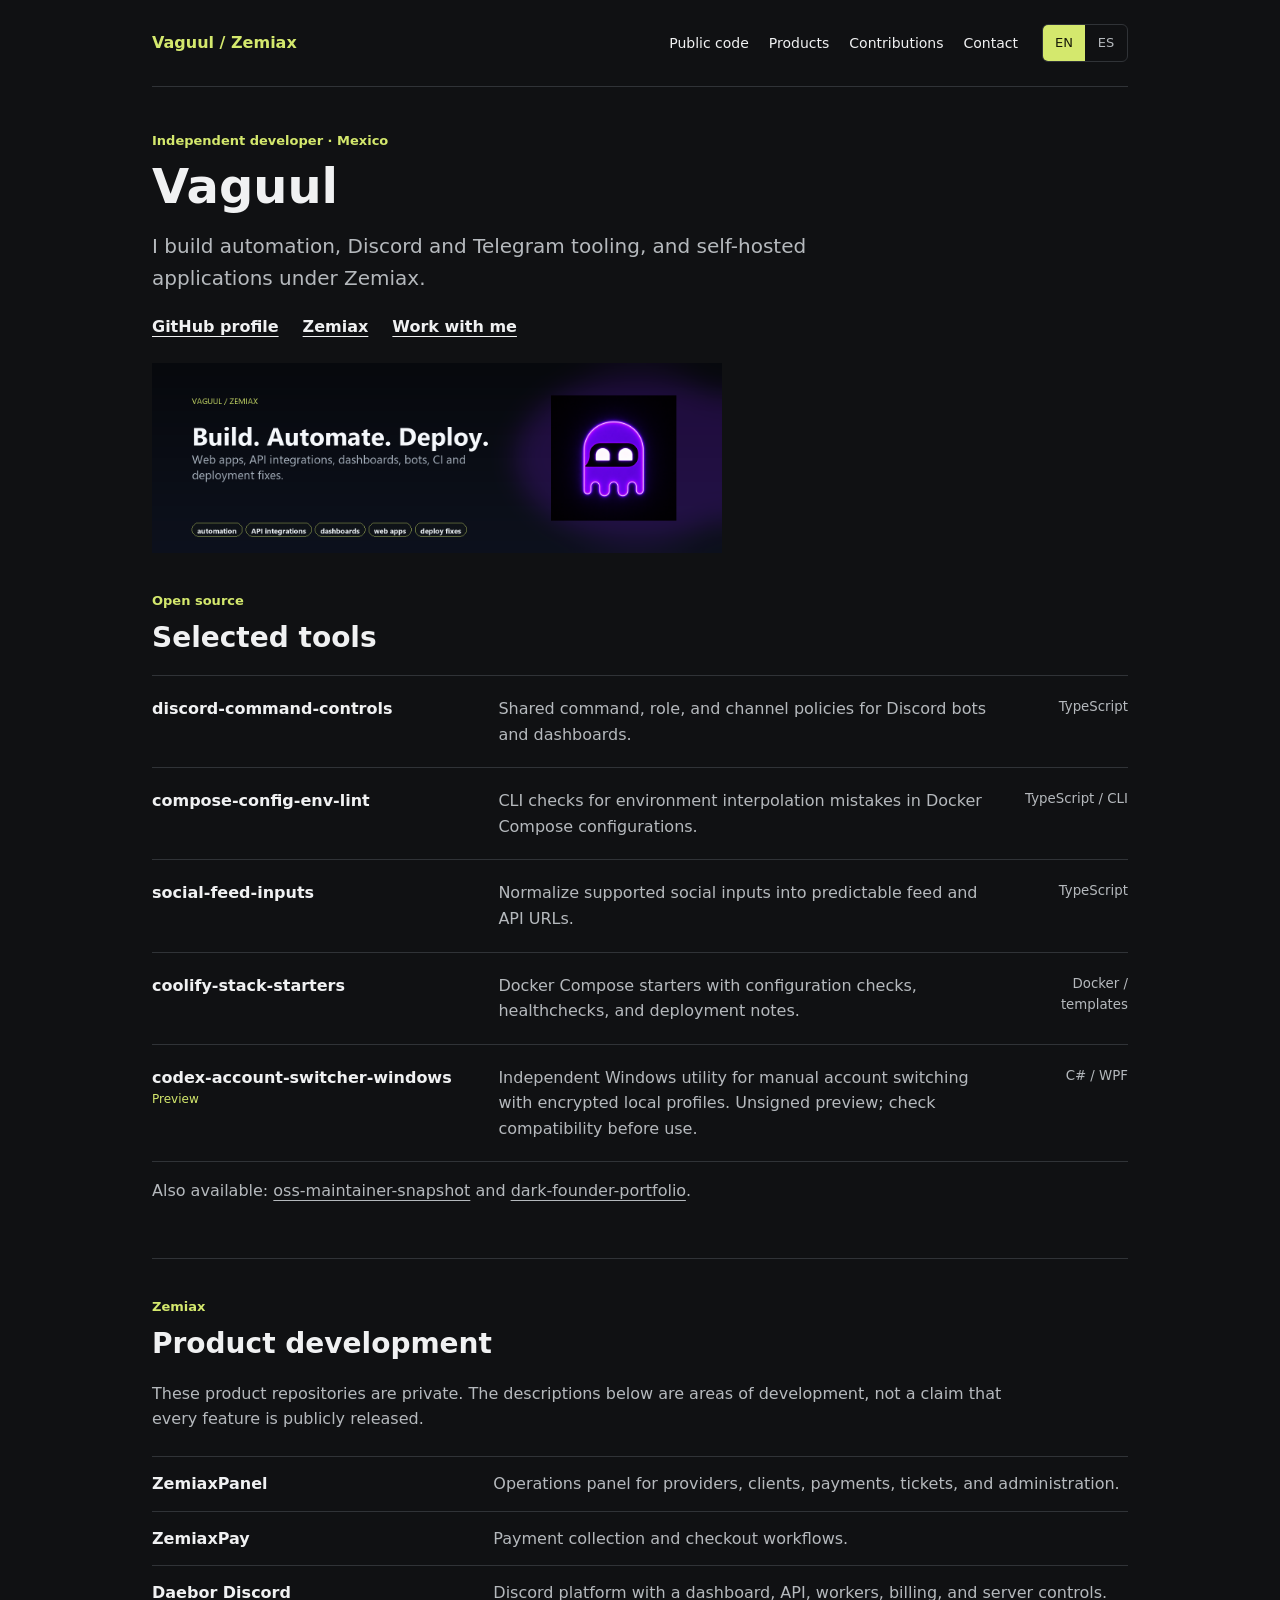
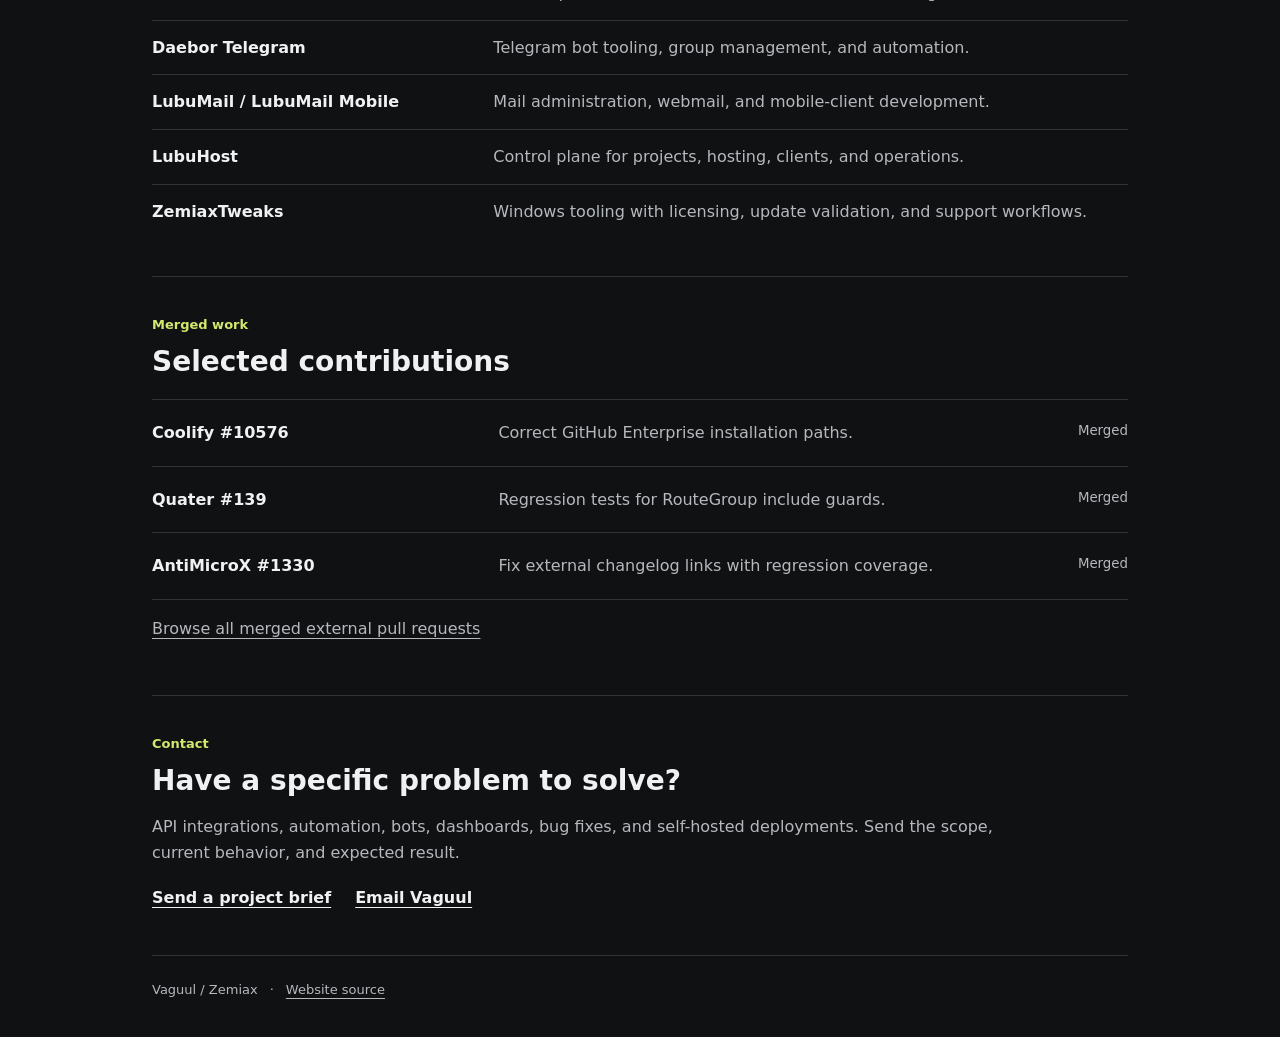
==== commit 480a654b: "docs: correct Compose tool description in both languages" ====
--- a/index.html
+++ b/index.html
@@ -53,7 +53,7 @@
               <strong>discord-command-controls</strong><span data-i18n="discord">Shared command, role, and channel policies for Discord bots and dashboards.</span><small>TypeScript</small>
             </a>
             <a class="repo-row" href="https://github.com/vaguul/compose-config-env-lint">
-              <strong>compose-config-env-lint</strong><span data-i18n="compose">CLI checks for environment interpolation mistakes in Docker Compose configs.content.</span><small>TypeScript / CLI</small>
+              <strong>compose-config-env-lint</strong><span data-i18n="compose">CLI checks for environment interpolation mistakes in Docker Compose configurations.</span><small>TypeScript / CLI</small>
             </a>
             <a class="repo-row" href="https://github.com/vaguul/social-feed-inputs">
               <strong>social-feed-inputs</strong><span data-i18n="social">Normalize supported social inputs into predictable feed and API URLs.</span><small>TypeScript</small>
@@ -117,7 +117,7 @@
           eyebrow: "Independent developer · Mexico", intro: "I build automation, Discord and Telegram tooling, and self-hosted applications under Zemiax.",
           github: "GitHub profile", contactLink: "Work with me", publicLabel: "Open source", publicTitle: "Selected tools",
           discord: "Shared command, role, and channel policies for Discord bots and dashboards.",
-          compose: "CLI checks for environment interpolation mistakes in Docker Compose configs.content.",
+          compose: "CLI checks for environment interpolation mistakes in Docker Compose configurations.",
           social: "Normalize supported social inputs into predictable feed and API URLs.",
           starters: "Docker Compose starters with configuration checks, healthchecks, and deployment notes.",
           preview: "Preview", switcher: "Independent Windows utility for manual account switching with encrypted local profiles. Unsigned preview; check compatibility before use.",
@@ -138,7 +138,7 @@
           eyebrow: "Desarrollador independiente · México", intro: "Desarrollo automatización, herramientas para Discord y Telegram y aplicaciones autoalojadas bajo Zemiax.",
           github: "Perfil de GitHub", contactLink: "Trabajemos juntos", publicLabel: "Código abierto", publicTitle: "Herramientas seleccionadas",
           discord: "Políticas compartidas de comandos, roles y canales para bots y paneles de Discord.",
-          compose: "CLI que detecta errores de interpolación de variables en configs.content de Docker Compose.",
+          compose: "CLI que detecta errores de interpolación de variables en configuraciones de Docker Compose.",
           social: "Normaliza entradas de redes compatibles en URLs predecibles de feeds y APIs.",
           starters: "Plantillas Docker Compose con validación de configuración, comprobaciones de salud y notas de despliegue.",
           preview: "Preliminar", switcher: "Utilidad independiente para cambiar de cuenta manualmente en Windows con perfiles locales cifrados. Versión preliminar sin firma; comprueba la compatibilidad antes de usarla.",
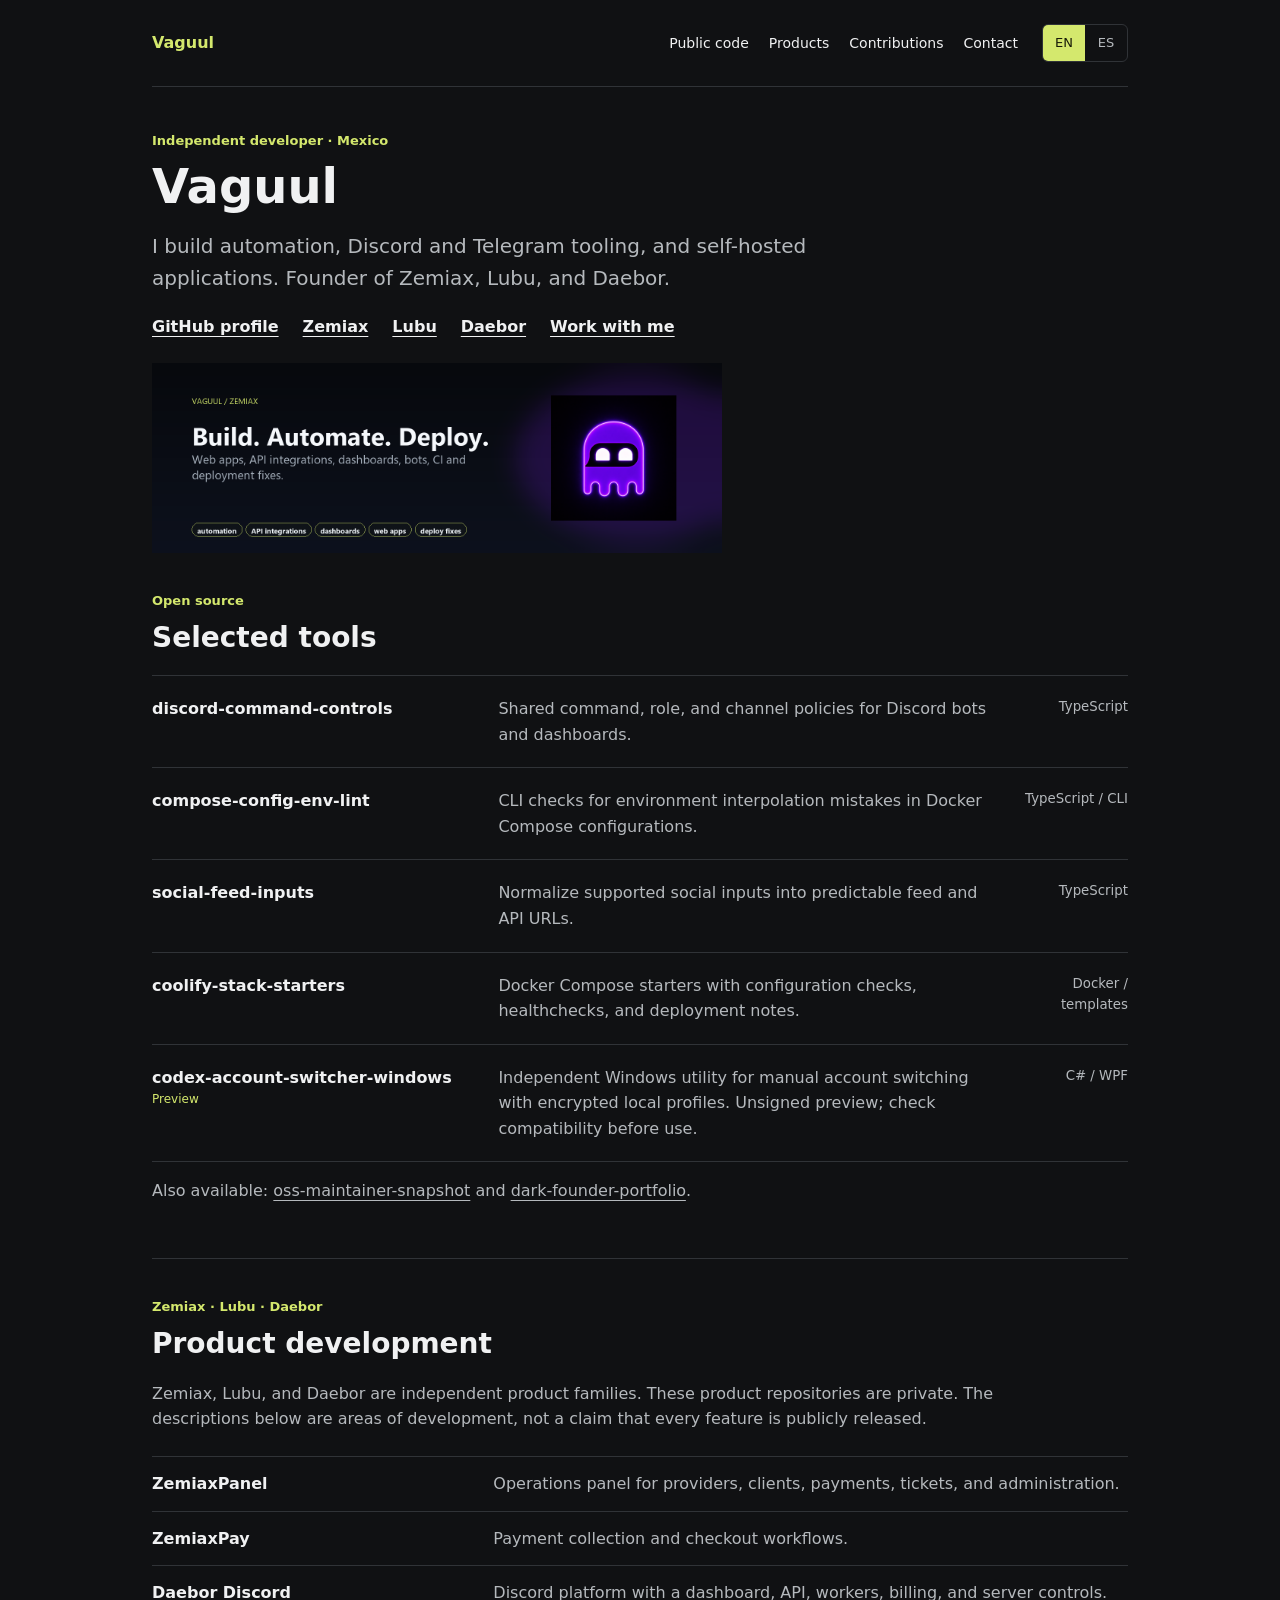
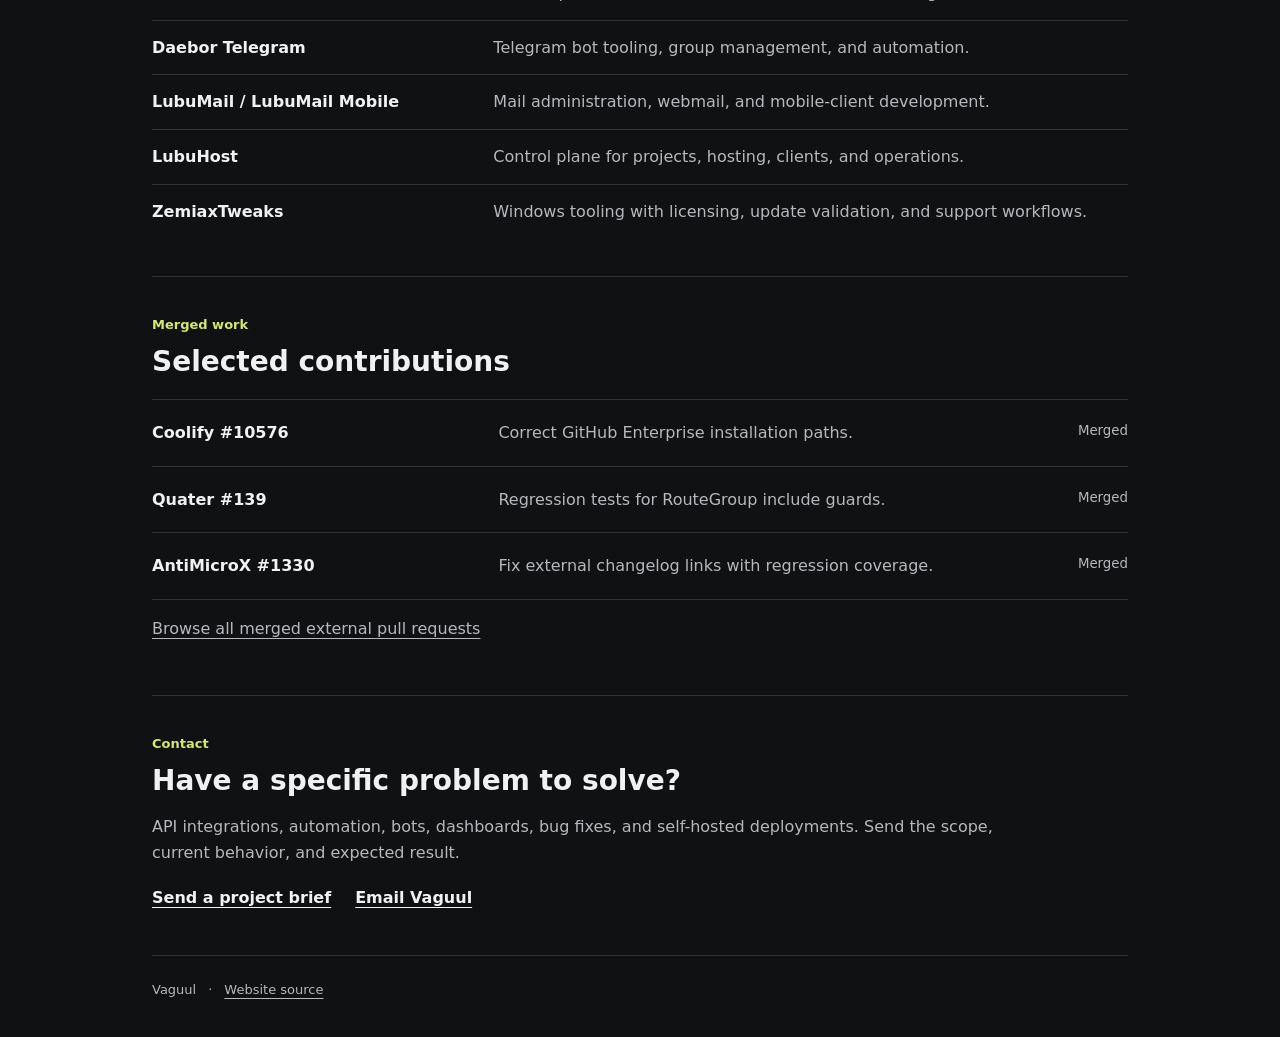
==== commit df5e4bf0: "docs: clarify Vaguul and independent product families" ====
--- a/index.html
+++ b/index.html
@@ -3,9 +3,9 @@
   <head>
     <meta charset="UTF-8" />
     <meta name="viewport" content="width=device-width, initial-scale=1.0" />
-    <title>Vaguul / Zemiax</title>
-    <meta name="description" content="Vaguul builds automation, bot tooling, and self-hosted applications. Explore public utilities, merged contributions, and Zemiax products." />
-    <meta property="og:title" content="Vaguul / Zemiax" />
+    <title>Vaguul</title>
+    <meta name="description" content="Vaguul builds automation, bot tooling, and self-hosted applications. Explore public utilities, merged contributions, and products from Zemiax, Lubu, and Daebor." />
+    <meta property="og:title" content="Vaguul" />
     <meta property="og:description" content="Automation, bot tooling, and self-hosted applications. Public code and selected contributions." />
     <meta property="og:type" content="website" />
     <meta property="og:url" content="https://vaguul.github.io/portfolio/" />
@@ -17,7 +17,7 @@
     <a class="skip-link" href="#main" data-i18n="skip">Skip to content</a>
     <div class="page-shell">
       <header class="topbar">
-        <a class="brand" href="#top">Vaguul / Zemiax</a>
+        <a class="brand" href="#top">Vaguul</a>
         <nav class="topnav" aria-label="Primary">
           <a href="#public" data-i18n="navPublic">Public code</a>
           <a href="#work" data-i18n="navWork">Products</a>
@@ -34,10 +34,12 @@
         <section class="intro" id="top" aria-labelledby="intro-title">
           <p class="eyebrow" data-i18n="eyebrow">Independent developer · Mexico</p>
           <h1 id="intro-title">Vaguul</h1>
-          <p class="intro-text" data-i18n="intro">I build automation, Discord and Telegram tooling, and self-hosted applications under Zemiax.</p>
+          <p class="intro-text" data-i18n="intro">I build automation, Discord and Telegram tooling, and self-hosted applications. Founder of Zemiax, Lubu, and Daebor.</p>
           <div class="intro-links">
             <a href="https://github.com/vaguul" data-i18n="github">GitHub profile</a>
             <a href="https://github.com/zemiax">Zemiax</a>
+            <a href="https://github.com/LubuLabs">Lubu</a>
+            <a href="https://github.com/Daebor">Daebor</a>
             <a href="#contact" data-i18n="contactLink">Work with me</a>
           </div>
           <img class="brand-banner" src="./assets/vaguul-github-banner.png" alt="Vaguul / Zemiax — web apps, APIs and automation" width="1200" height="400" decoding="async" />
@@ -70,10 +72,10 @@
 
         <section class="section" id="work" aria-labelledby="work-title">
           <div class="section-head">
-            <p class="section-label">Zemiax</p>
+            <p class="section-label">Zemiax · Lubu · Daebor</p>
             <h2 id="work-title" data-i18n="workTitle">Product development</h2>
           </div>
-          <p class="section-note" data-i18n="privateNote">These product repositories are private. The descriptions below are areas of development, not a claim that every feature is publicly released.</p>
+          <p class="section-note" data-i18n="privateNote">Zemiax, Lubu, and Daebor are independent product families. These product repositories are private. The descriptions below are areas of development, not a claim that every feature is publicly released.</p>
           <dl class="product-list">
             <div><dt>ZemiaxPanel</dt><dd data-i18n="panel">Operations panel for providers, clients, payments, tickets, and administration.</dd></div>
             <div><dt>ZemiaxPay</dt><dd data-i18n="pay">Payment collection and checkout workflows.</dd></div>
@@ -95,7 +97,7 @@
             <a class="repo-row" href="https://github.com/DevilsAutumn/quater/pull/139"><strong>Quater #139</strong><span data-i18n="contrib2">Regression tests for RouteGroup include guards.</span><small data-i18n="merged">Merged</small></a>
             <a class="repo-row" href="https://github.com/AntiMicroX/antimicrox/pull/1330"><strong>AntiMicroX #1330</strong><span data-i18n="contrib3">Fix external changelog links with regression coverage.</span><small data-i18n="merged">Merged</small></a>
           </div>
-          <p class="section-note"><a href="https://github.com/pulls?q=is%3Apr+is%3Amerged+author%3Avaguul+is%3Apublic+-user%3Avaguul+-user%3Azemiax" data-i18n="allContributions">Browse all merged external pull requests</a></p>
+          <p class="section-note"><a href="https://github.com/pulls?q=is%3Apr+is%3Amerged+author%3Avaguul+is%3Apublic+-user%3Avaguul+-user%3Azemiax+-user%3ALubuLabs+-user%3ADaebor" data-i18n="allContributions">Browse all merged external pull requests</a></p>
         </section>
 
         <section class="section contact-section" id="contact" aria-labelledby="contact-title">
@@ -108,13 +110,13 @@
           </div>
         </section>
       </main>
-      <footer>Vaguul / Zemiax <span aria-hidden="true">·</span> <a href="https://github.com/vaguul/portfolio" data-i18n="source">Website source</a></footer>
+      <footer>Vaguul <span aria-hidden="true">·</span> <a href="https://github.com/vaguul/portfolio" data-i18n="source">Website source</a></footer>
     </div>
     <script>
       const translations = {
         en: {
           skip: "Skip to content", navPublic: "Public code", navWork: "Products", navOss: "Contributions", navContact: "Contact",
-          eyebrow: "Independent developer · Mexico", intro: "I build automation, Discord and Telegram tooling, and self-hosted applications under Zemiax.",
+          eyebrow: "Independent developer · Mexico", intro: "I build automation, Discord and Telegram tooling, and self-hosted applications. Founder of Zemiax, Lubu, and Daebor.",
           github: "GitHub profile", contactLink: "Work with me", publicLabel: "Open source", publicTitle: "Selected tools",
           discord: "Shared command, role, and channel policies for Discord bots and dashboards.",
           compose: "CLI checks for environment interpolation mistakes in Docker Compose configurations.",
@@ -122,7 +124,7 @@
           starters: "Docker Compose starters with configuration checks, healthchecks, and deployment notes.",
           preview: "Preview", switcher: "Independent Windows utility for manual account switching with encrypted local profiles. Unsigned preview; check compatibility before use.",
           more: "Also available:", and: "and", workTitle: "Product development",
-          privateNote: "These product repositories are private. The descriptions below are areas of development, not a claim that every feature is publicly released.",
+          privateNote: "Zemiax, Lubu, and Daebor are independent product families. These product repositories are private. The descriptions below are areas of development, not a claim that every feature is publicly released.",
           panel: "Operations panel for providers, clients, payments, tickets, and administration.", pay: "Payment collection and checkout workflows.",
           discordProduct: "Discord platform with a dashboard, API, workers, billing, and server controls.", telegram: "Telegram bot tooling, group management, and automation.",
           mail: "Mail administration, webmail, and mobile-client development.", host: "Control plane for projects, hosting, clients, and operations.",
@@ -135,7 +137,7 @@
         },
         es: {
           skip: "Ir al contenido", navPublic: "Código público", navWork: "Productos", navOss: "Contribuciones", navContact: "Contacto",
-          eyebrow: "Desarrollador independiente · México", intro: "Desarrollo automatización, herramientas para Discord y Telegram y aplicaciones autoalojadas bajo Zemiax.",
+          eyebrow: "Desarrollador independiente · México", intro: "Desarrollo automatización, herramientas para Discord y Telegram y aplicaciones autoalojadas. Fundador de Zemiax, Lubu y Daebor.",
           github: "Perfil de GitHub", contactLink: "Trabajemos juntos", publicLabel: "Código abierto", publicTitle: "Herramientas seleccionadas",
           discord: "Políticas compartidas de comandos, roles y canales para bots y paneles de Discord.",
           compose: "CLI que detecta errores de interpolación de variables en configuraciones de Docker Compose.",
@@ -143,7 +145,7 @@
           starters: "Plantillas Docker Compose con validación de configuración, comprobaciones de salud y notas de despliegue.",
           preview: "Preliminar", switcher: "Utilidad independiente para cambiar de cuenta manualmente en Windows con perfiles locales cifrados. Versión preliminar sin firma; comprueba la compatibilidad antes de usarla.",
           more: "También disponibles:", and: "y", workTitle: "Desarrollo de productos",
-          privateNote: "Los repositorios de estos productos son privados. Estas descripciones indican áreas de desarrollo, no que todas sus funciones estén publicadas.",
+          privateNote: "Zemiax, Lubu y Daebor son familias de productos independientes. Los repositorios de estos productos son privados. Estas descripciones indican áreas de desarrollo, no que todas sus funciones estén publicadas.",
           panel: "Panel de operaciones para proveedores, clientes, pagos, tickets y administración.", pay: "Flujos de cobro y checkout.",
           discordProduct: "Plataforma de Discord con panel, API, procesos en segundo plano, facturación y controles por servidor.", telegram: "Herramientas de bots de Telegram, gestión de grupos y automatización.",
           mail: "Administración de correo, webmail y desarrollo de clientes móviles.", host: "Panel de control para proyectos, alojamiento, clientes y operaciones.",
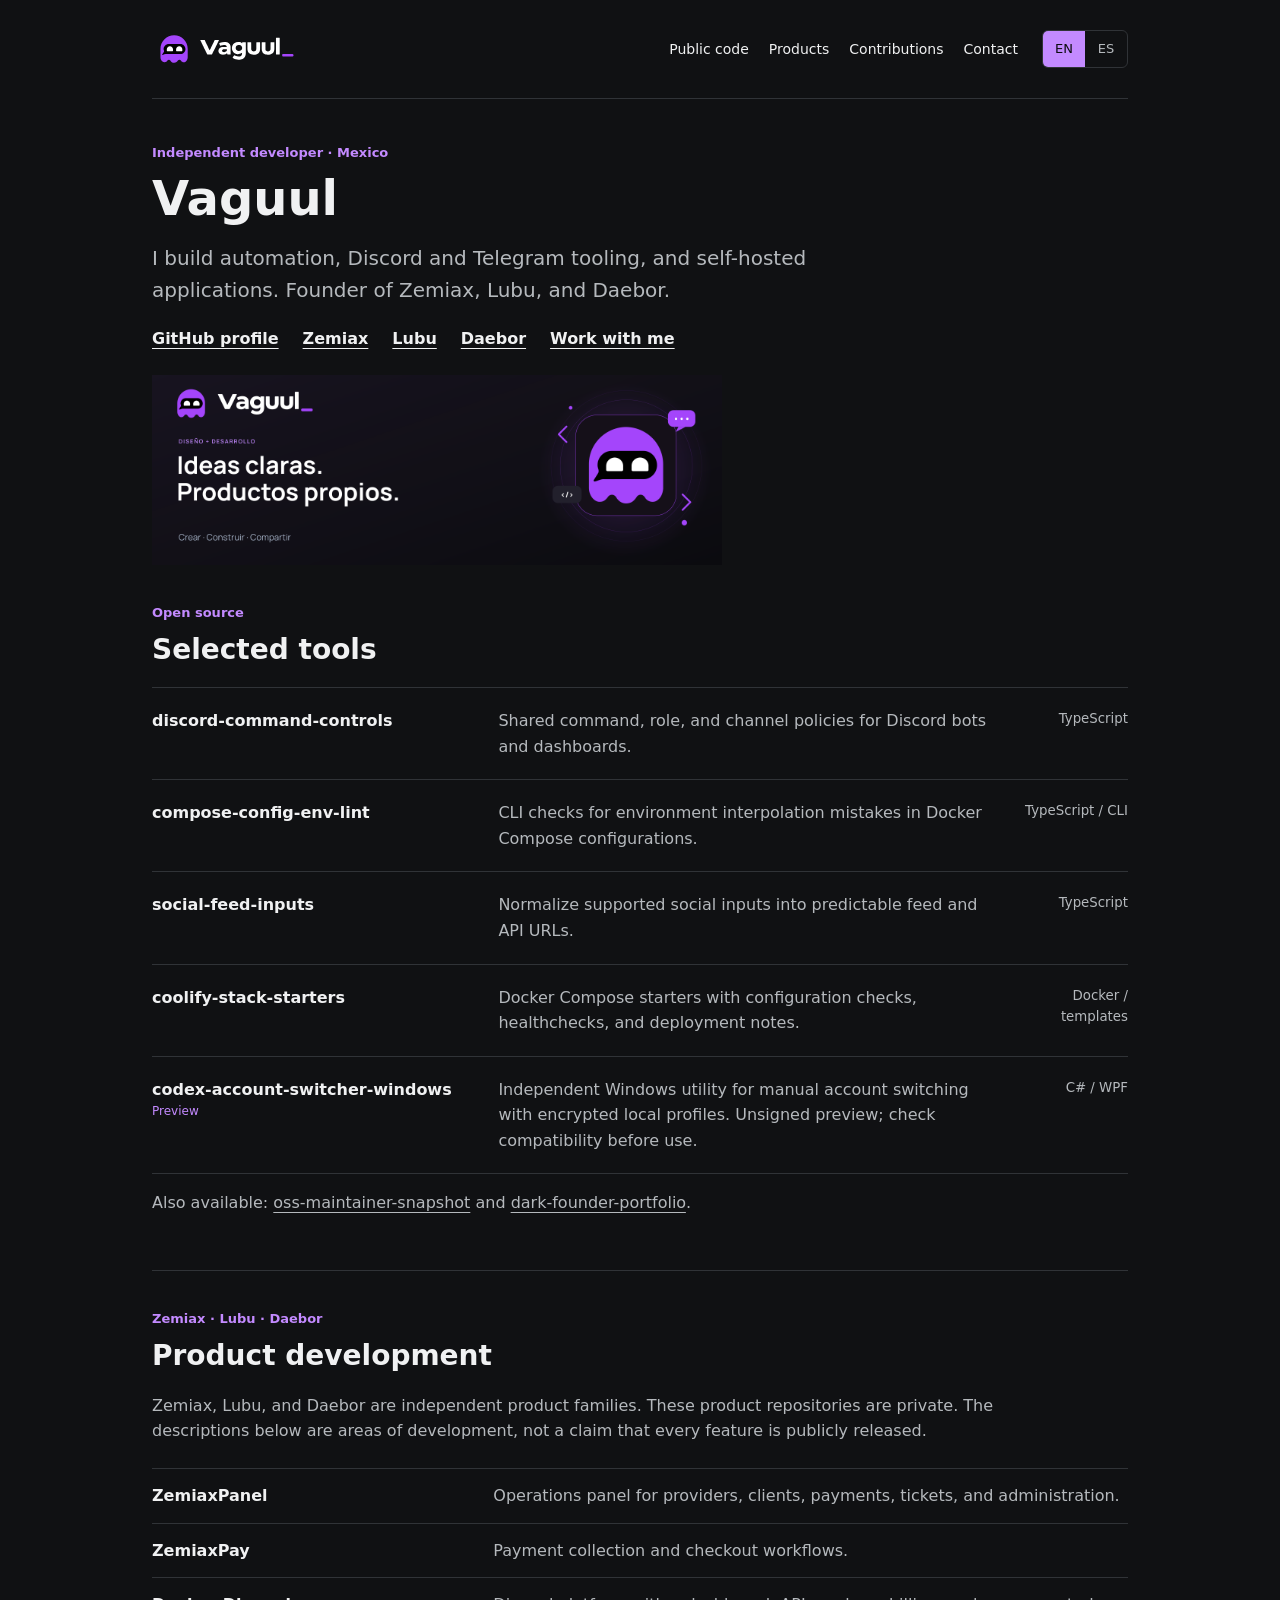
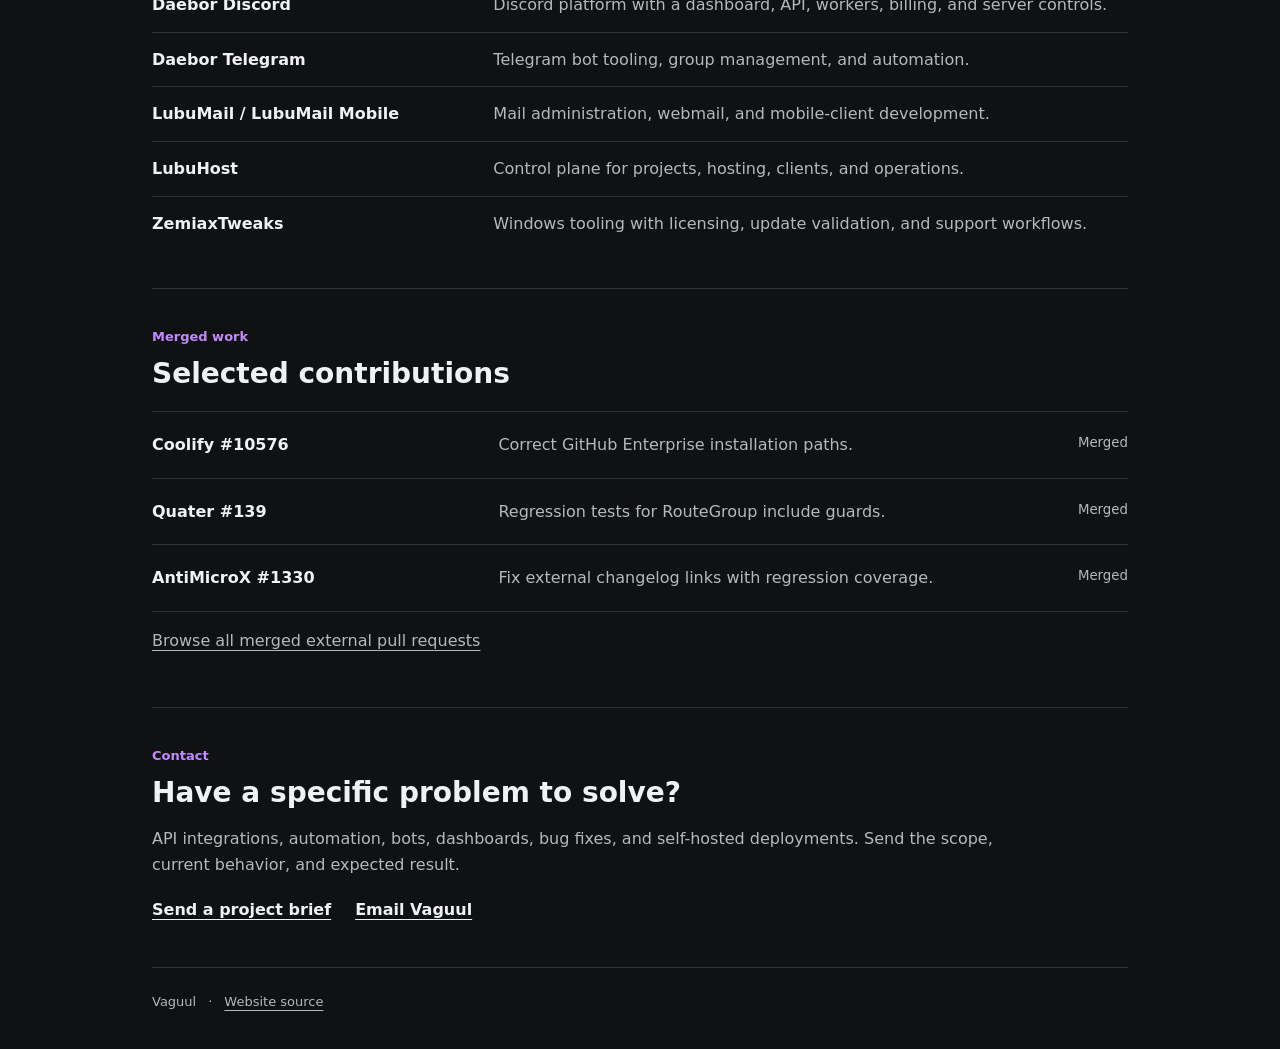
==== commit d9b5a373: "Apply approved Vaguul branding assets" ====
--- a/index.html
+++ b/index.html
@@ -9,15 +9,16 @@
     <meta property="og:description" content="Automation, bot tooling, and self-hosted applications. Public code and selected contributions." />
     <meta property="og:type" content="website" />
     <meta property="og:url" content="https://vaguul.github.io/portfolio/" />
-    <meta property="og:image" content="https://vaguul.github.io/portfolio/assets/vaguul-github-banner.png" />
+    <meta property="og:image" content="https://vaguul.github.io/portfolio/assets/vaguul-social.png?v=20261113" />
     <meta name="twitter:card" content="summary_large_image" />
-    <link rel="stylesheet" href="./styles.css" />
+    <link rel="icon" type="image/svg+xml" href="./assets/favicon.svg?v=20261113" />
+    <link rel="stylesheet" href="./styles.css?v=20261113" />
   </head>
   <body>
     <a class="skip-link" href="#main" data-i18n="skip">Skip to content</a>
     <div class="page-shell">
       <header class="topbar">
-        <a class="brand" href="#top">Vaguul</a>
+        <a class="brand" href="#top" aria-label="Vaguul"><img src="./assets/vaguul-logo.svg?v=20261113" alt="Vaguul" width="150" height="50" /></a>
         <nav class="topnav" aria-label="Primary">
           <a href="#public" data-i18n="navPublic">Public code</a>
           <a href="#work" data-i18n="navWork">Products</a>
@@ -42,7 +43,7 @@
             <a href="https://github.com/Daebor">Daebor</a>
             <a href="#contact" data-i18n="contactLink">Work with me</a>
           </div>
-          <img class="brand-banner" src="./assets/vaguul-github-banner.png" alt="Vaguul / Zemiax — web apps, APIs and automation" width="1200" height="400" decoding="async" />
+          <img class="brand-banner" src="./assets/vaguul-github-banner.png?v=20261113" alt="Vaguul — diseño y desarrollo" width="1200" height="400" decoding="async" />
         </section>
 
         <section class="section" id="public" aria-labelledby="public-title">
--- a/styles.css
+++ b/styles.css
@@ -4,7 +4,7 @@
   --text: #f0f1f2;
   --muted: #b5b9bd;
   --line: #303337;
-  --accent: #d4e86d;
+  --accent: #c38aff;
 }
 * { box-sizing: border-box; }
 html { scroll-behavior: smooth; }
@@ -17,11 +17,12 @@
 .skip-link:focus { top: 12px; }
 .topbar { display: flex; align-items: center; gap: 24px; flex-wrap: wrap; padding: 24px 0; border-bottom: 1px solid var(--line); }
 .brand { font-weight: 700; text-decoration: none; color: var(--accent); white-space: nowrap; }
+.brand img { display: block; width: 150px; height: 50px; object-fit: contain; }
 .topnav { display: flex; gap: 20px; flex-wrap: wrap; margin-left: auto; }
 .topnav a { text-decoration: none; font-size: 14px; }
 .lang-toggle { display: flex; flex-shrink: 0; border: 1px solid var(--line); border-radius: 6px; overflow: hidden; }
 .lang-button { min-width: 42px; min-height: 36px; border: 0; background: transparent; color: var(--muted); cursor: pointer; font: inherit; font-size: 13px; }
-.lang-button[aria-pressed="true"] { background: var(--accent); color: #171a08; }
+.lang-button[aria-pressed="true"] { background: var(--accent); color: #0b0b0f; }
 .intro { padding: 44px 0 0; }
 .eyebrow, .section-label { margin: 0 0 8px; color: var(--accent); font-size: 13px; font-weight: 600; }
 h1, h2, h3, p { margin: 0; }
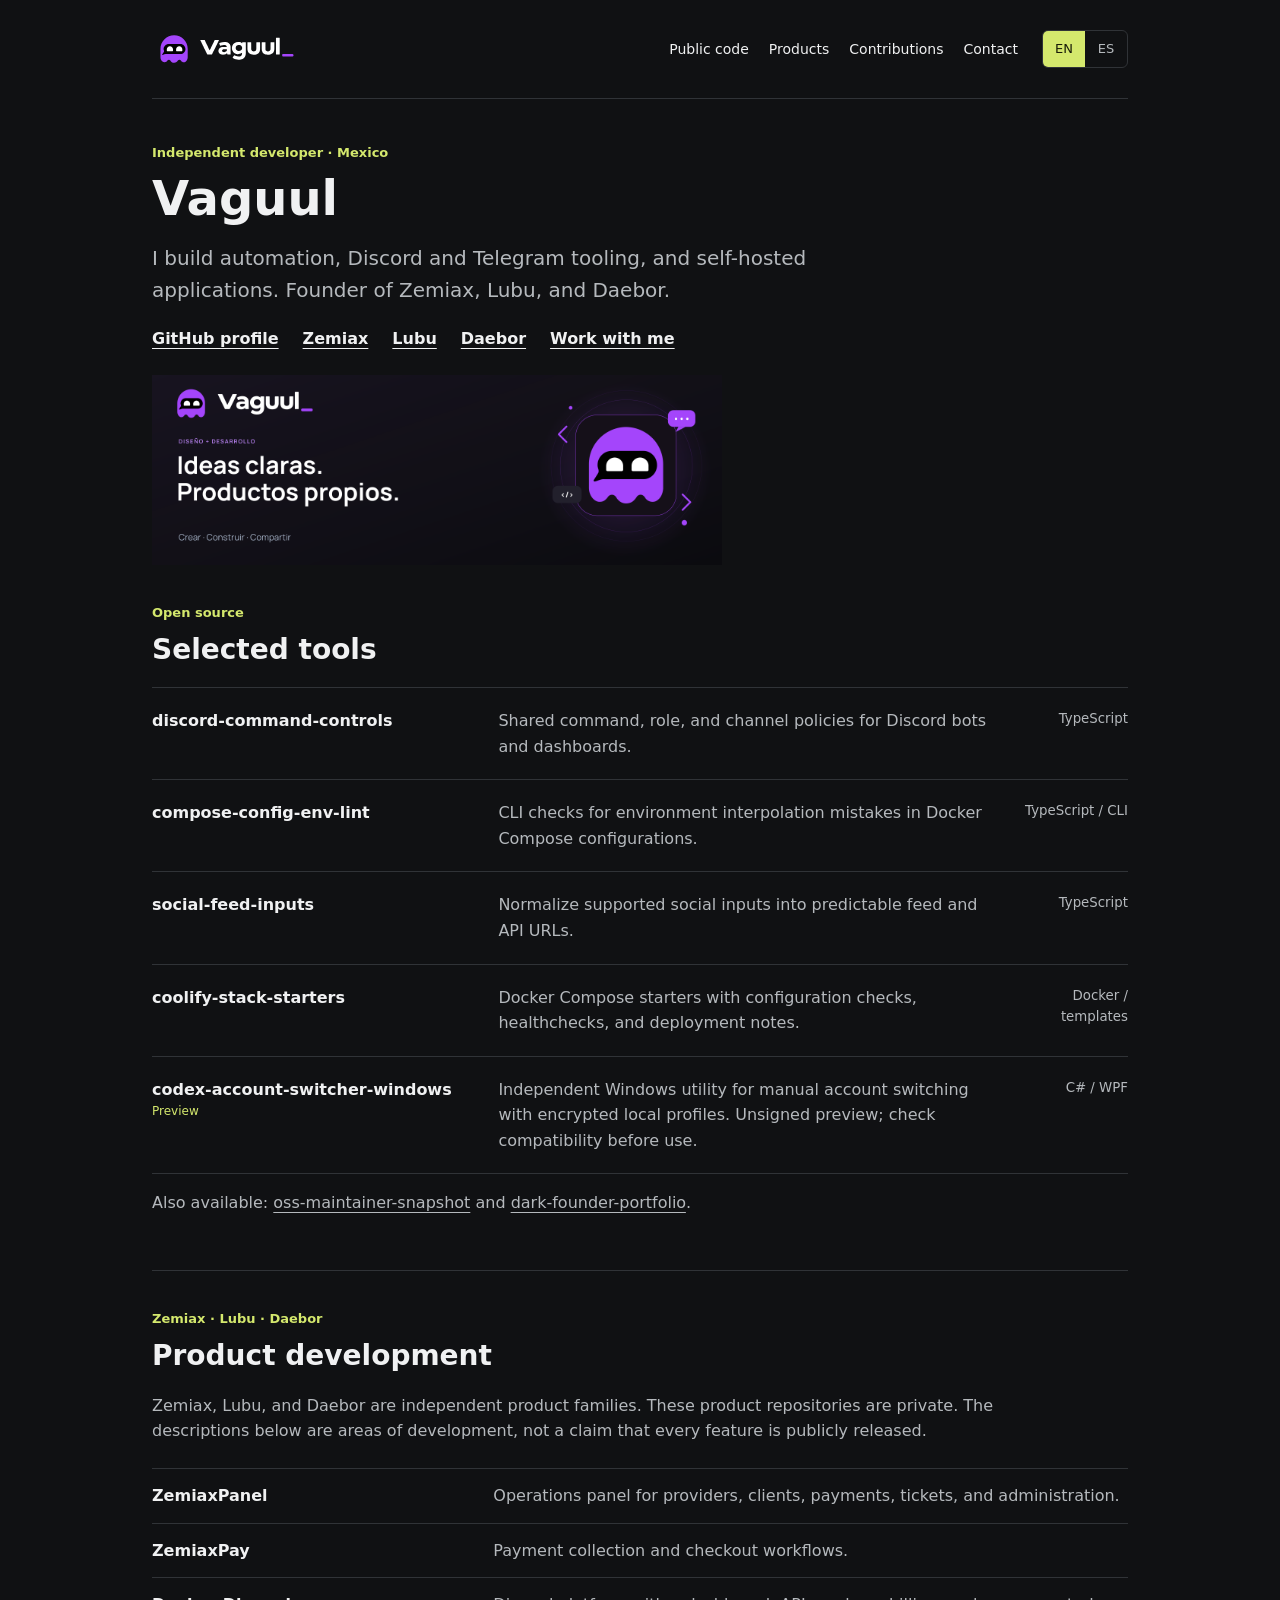
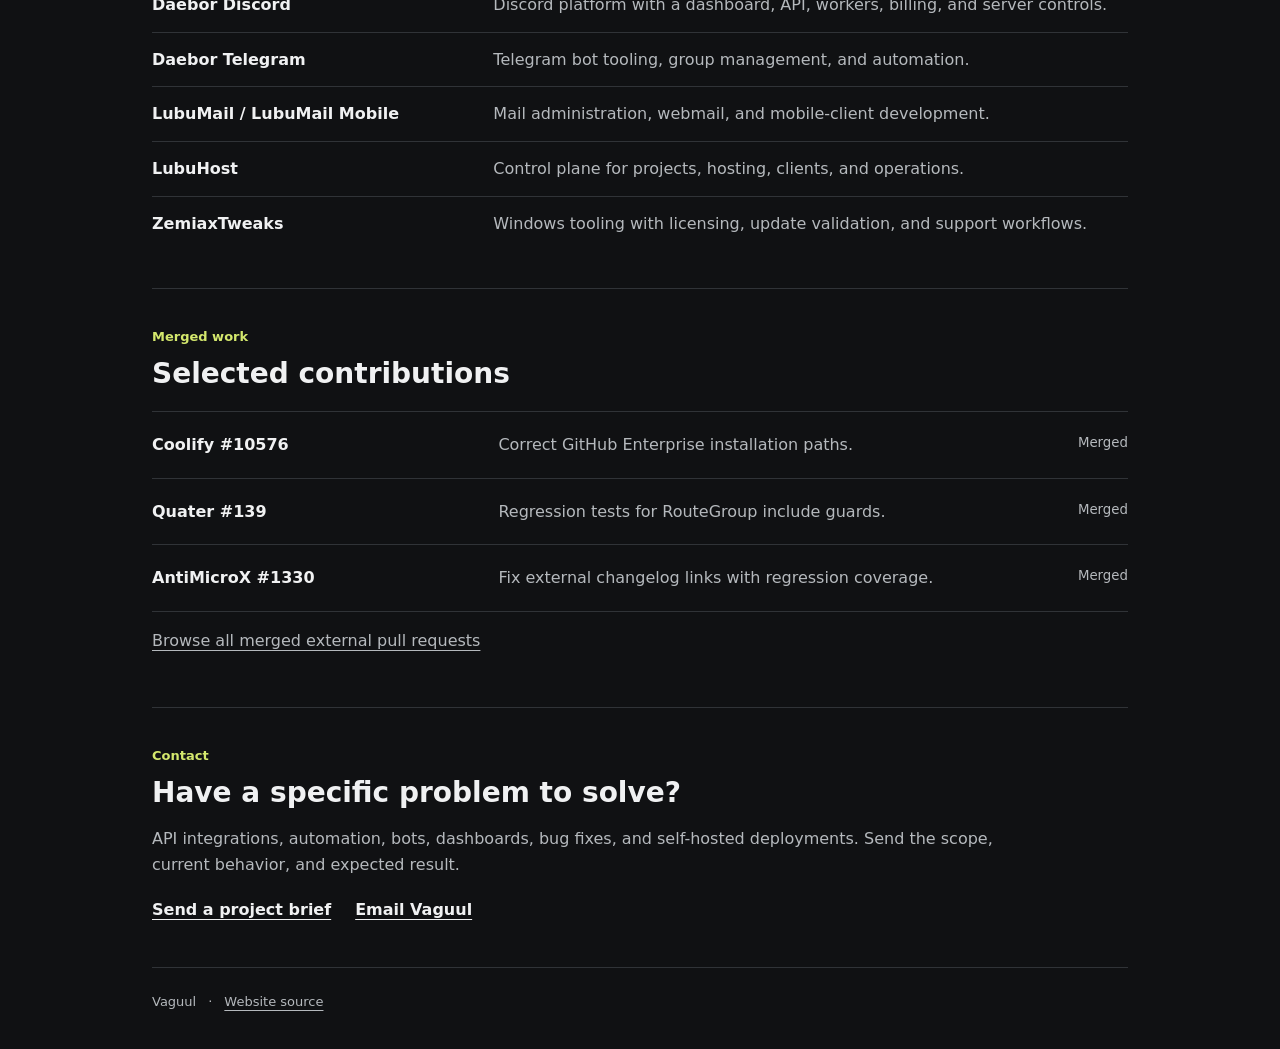
==== commit d9f15154: "Preserve original interface colors and artwork target formats" ====
--- a/index.html
+++ b/index.html
@@ -12,7 +12,7 @@
     <meta property="og:image" content="https://vaguul.github.io/portfolio/assets/vaguul-social.png?v=20261113" />
     <meta name="twitter:card" content="summary_large_image" />
     <link rel="icon" type="image/svg+xml" href="./assets/favicon.svg?v=20261113" />
-    <link rel="stylesheet" href="./styles.css?v=20261113" />
+    <link rel="stylesheet" href="./styles.css?v=20261113-fidelity" />
   </head>
   <body>
     <a class="skip-link" href="#main" data-i18n="skip">Skip to content</a>
--- a/styles.css
+++ b/styles.css
@@ -4,7 +4,7 @@
   --text: #f0f1f2;
   --muted: #b5b9bd;
   --line: #303337;
-  --accent: #c38aff;
+  --accent: #d4e86d;
 }
 * { box-sizing: border-box; }
 html { scroll-behavior: smooth; }
@@ -22,7 +22,7 @@
 .topnav a { text-decoration: none; font-size: 14px; }
 .lang-toggle { display: flex; flex-shrink: 0; border: 1px solid var(--line); border-radius: 6px; overflow: hidden; }
 .lang-button { min-width: 42px; min-height: 36px; border: 0; background: transparent; color: var(--muted); cursor: pointer; font: inherit; font-size: 13px; }
-.lang-button[aria-pressed="true"] { background: var(--accent); color: #0b0b0f; }
+.lang-button[aria-pressed="true"] { background: var(--accent); color: #171a08; }
 .intro { padding: 44px 0 0; }
 .eyebrow, .section-label { margin: 0 0 8px; color: var(--accent); font-size: 13px; font-weight: 600; }
 h1, h2, h3, p { margin: 0; }
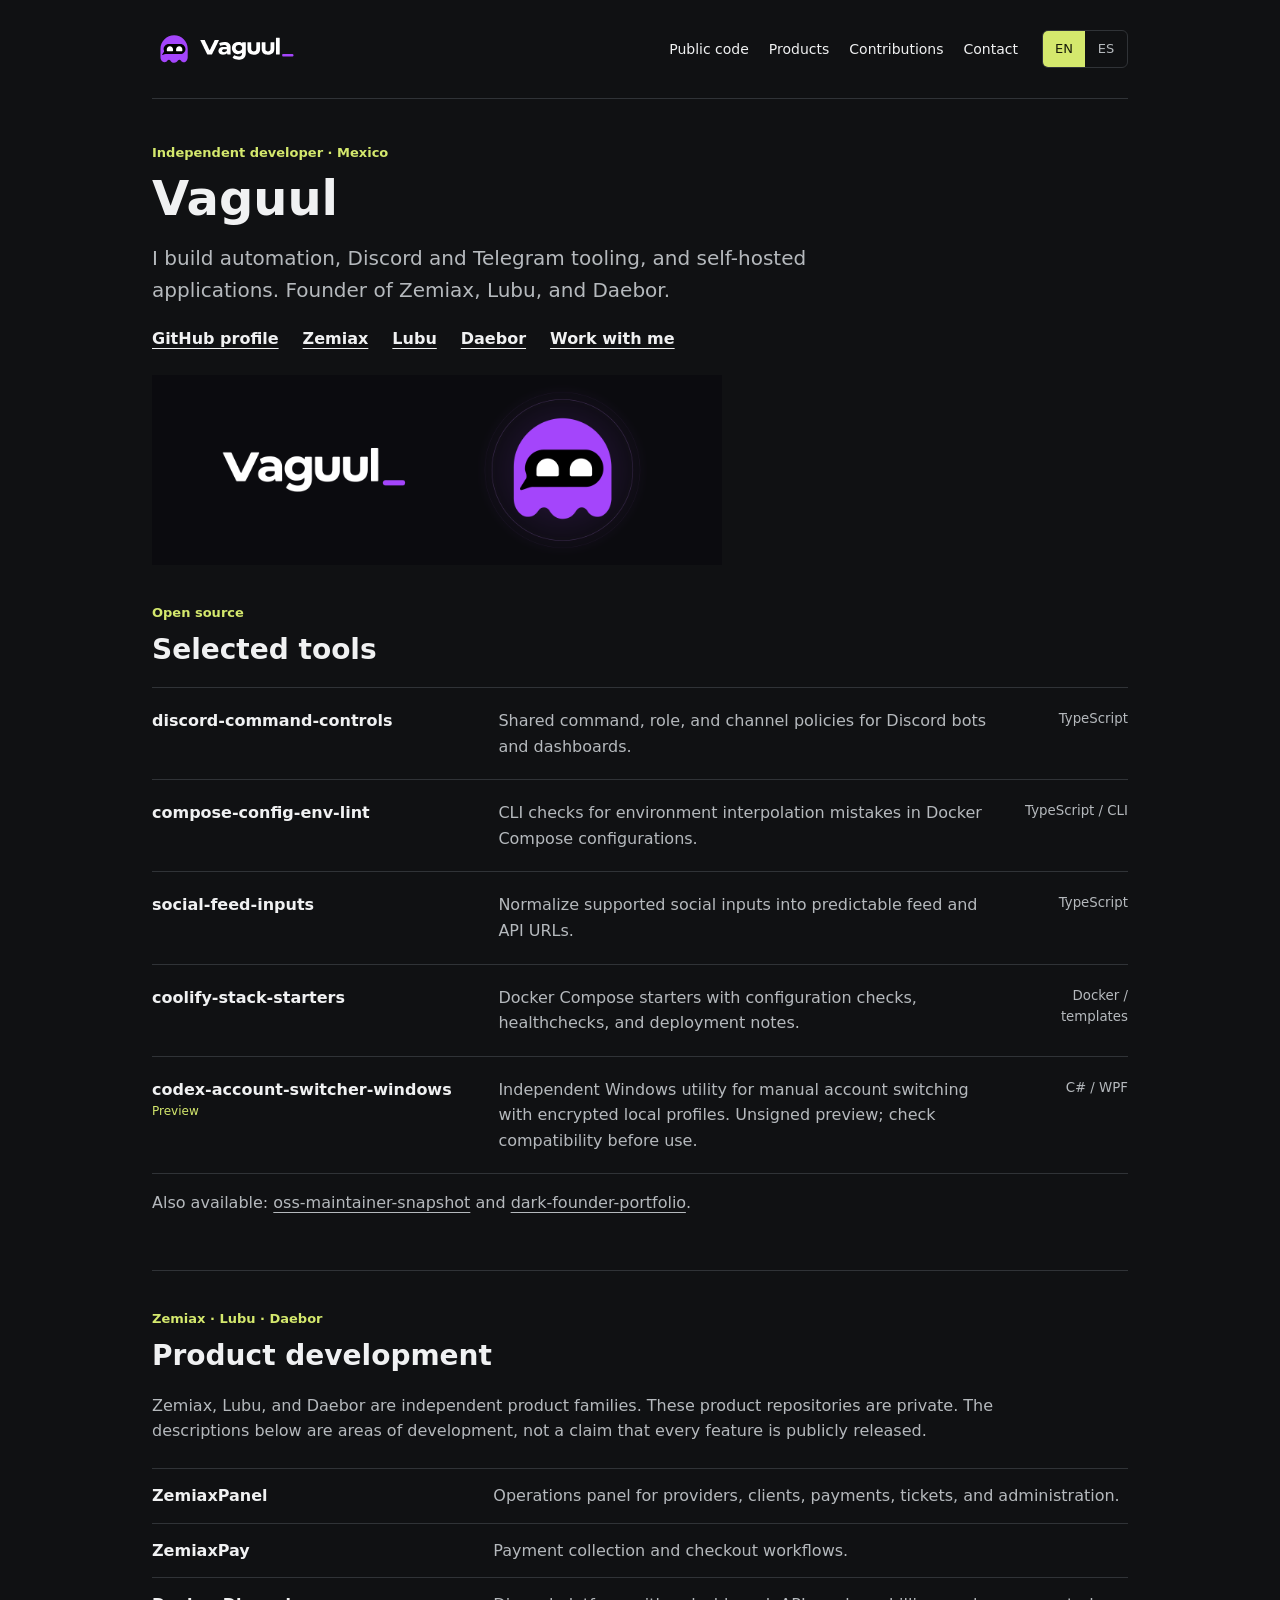
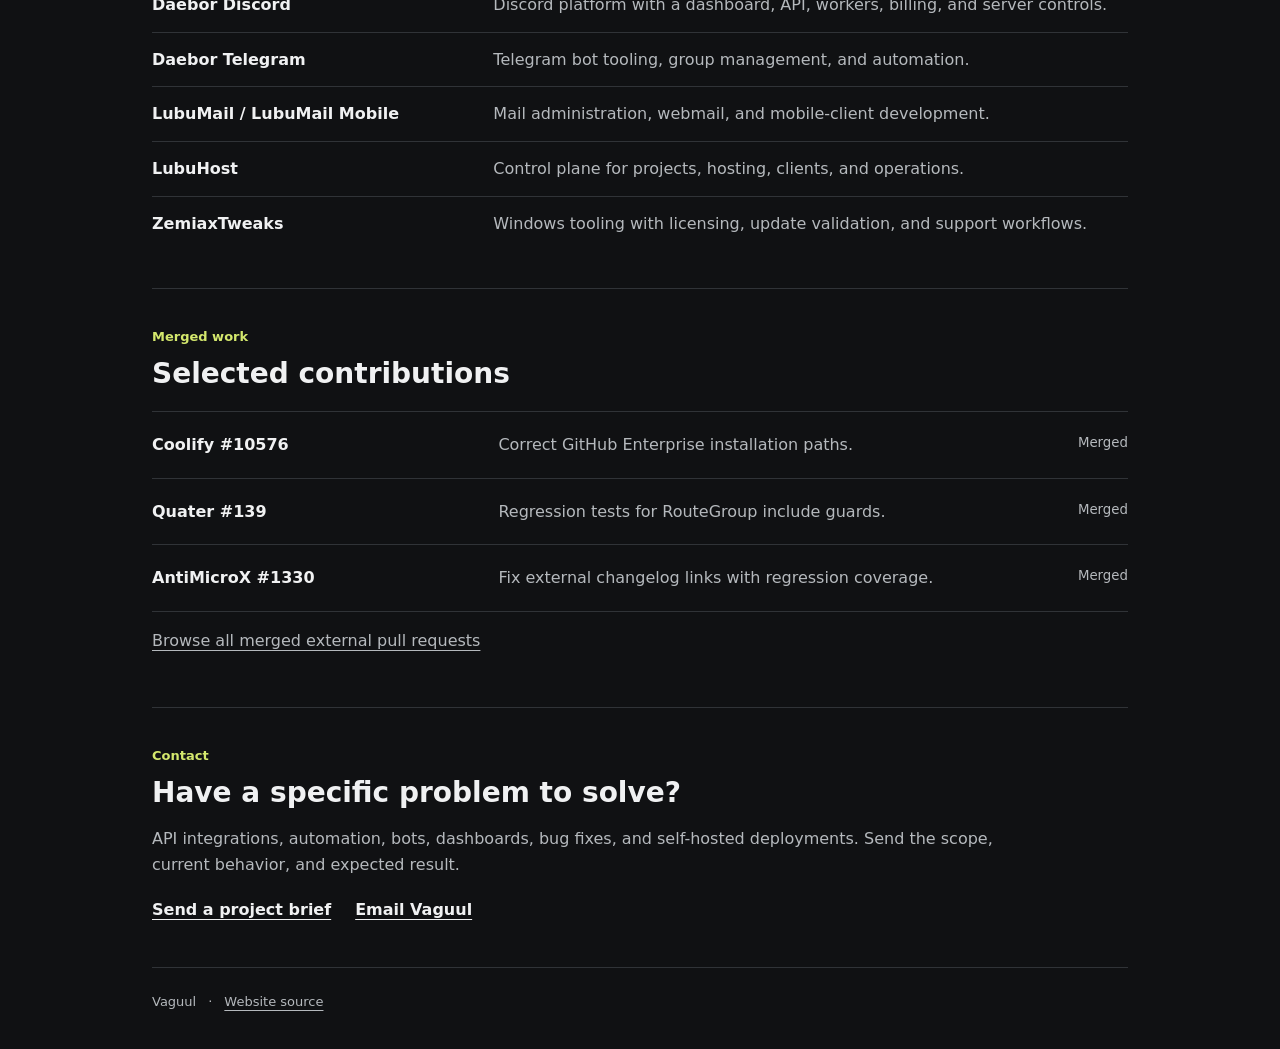
==== commit ed68519f: "Remove added copy from Vaguul artwork" ====
--- a/index.html
+++ b/index.html
@@ -9,7 +9,7 @@
     <meta property="og:description" content="Automation, bot tooling, and self-hosted applications. Public code and selected contributions." />
     <meta property="og:type" content="website" />
     <meta property="og:url" content="https://vaguul.github.io/portfolio/" />
-    <meta property="og:image" content="https://vaguul.github.io/portfolio/assets/vaguul-social.png?v=20261113" />
+    <meta property="og:image" content="https://vaguul.github.io/portfolio/assets/vaguul-social.png?v=20261113b" />
     <meta name="twitter:card" content="summary_large_image" />
     <link rel="icon" type="image/svg+xml" href="./assets/favicon.svg?v=20261113" />
     <link rel="stylesheet" href="./styles.css?v=20261113-fidelity" />
@@ -43,7 +43,7 @@
             <a href="https://github.com/Daebor">Daebor</a>
             <a href="#contact" data-i18n="contactLink">Work with me</a>
           </div>
-          <img class="brand-banner" src="./assets/vaguul-github-banner.png?v=20261113" alt="Vaguul — diseño y desarrollo" width="1200" height="400" decoding="async" />
+          <img class="brand-banner" src="./assets/vaguul-github-banner.png?v=20261113b" alt="Vaguul" width="1200" height="400" decoding="async" />
         </section>
 
         <section class="section" id="public" aria-labelledby="public-title">
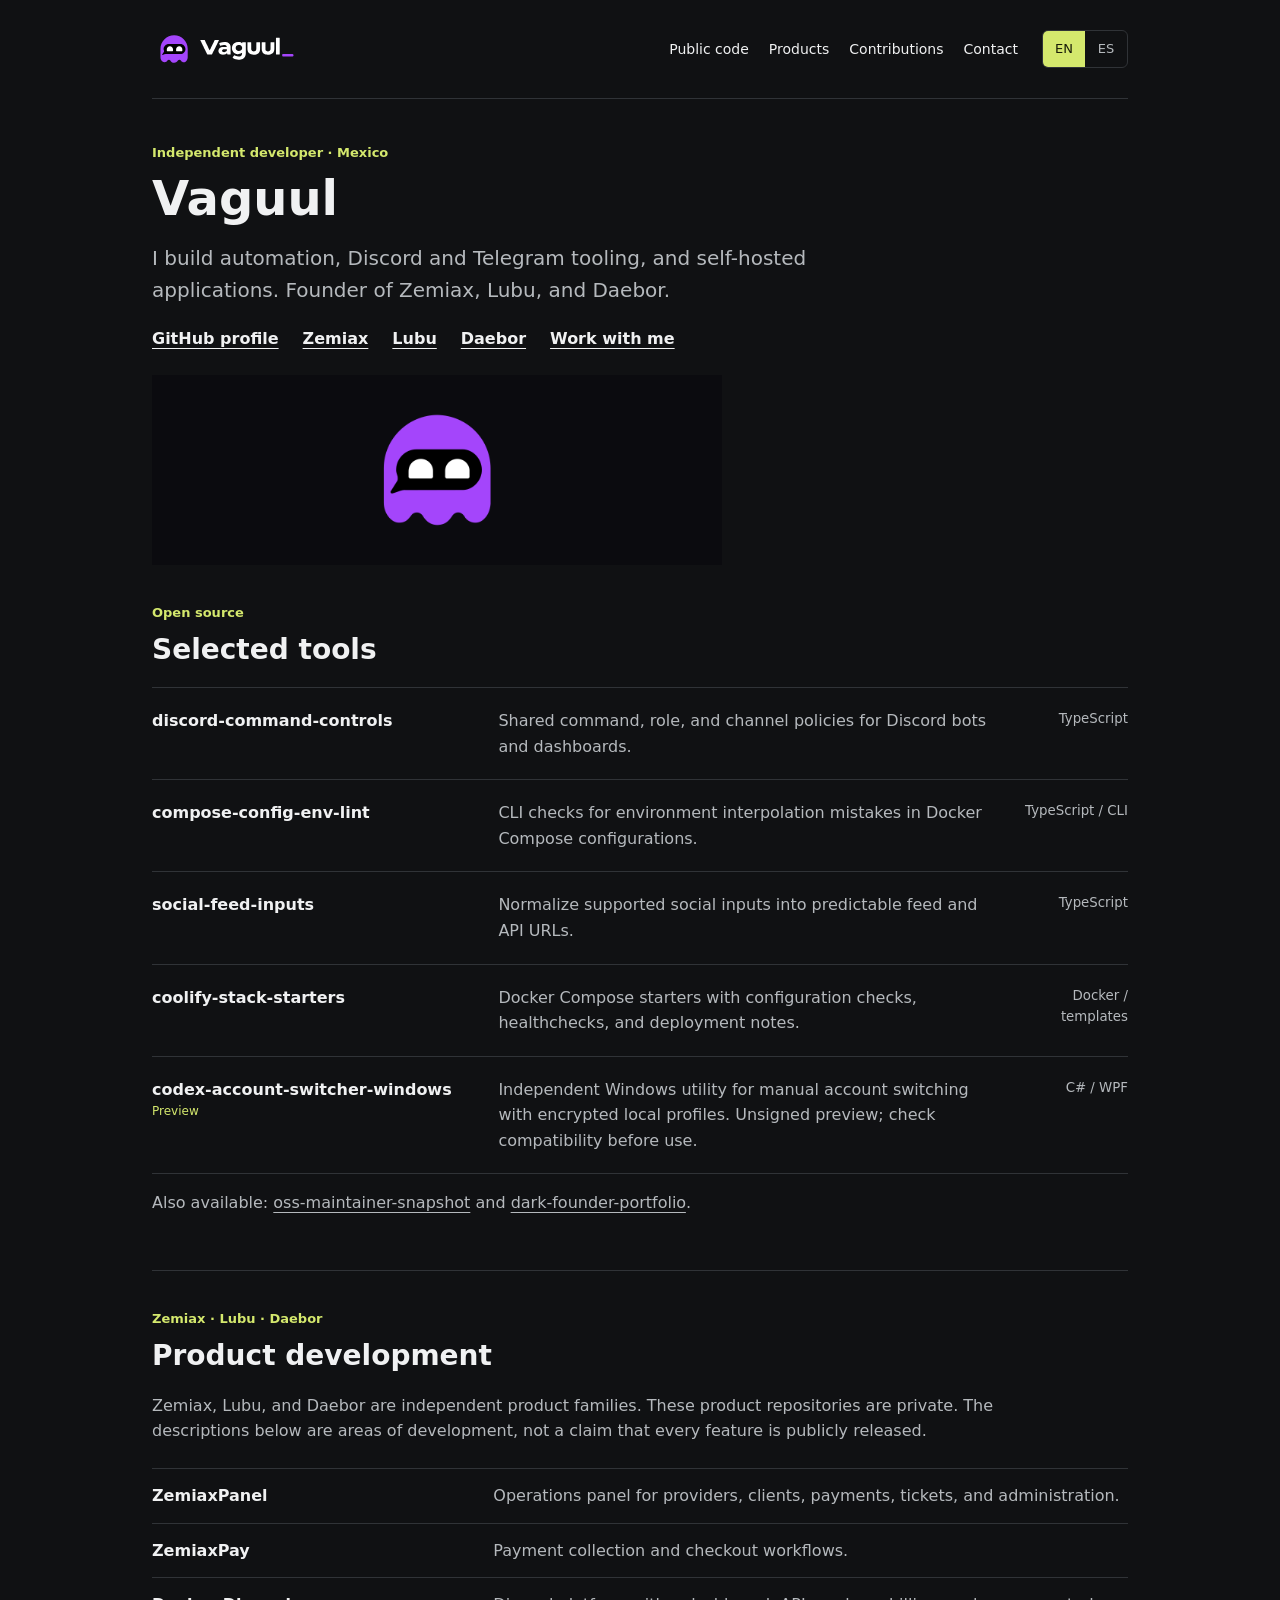
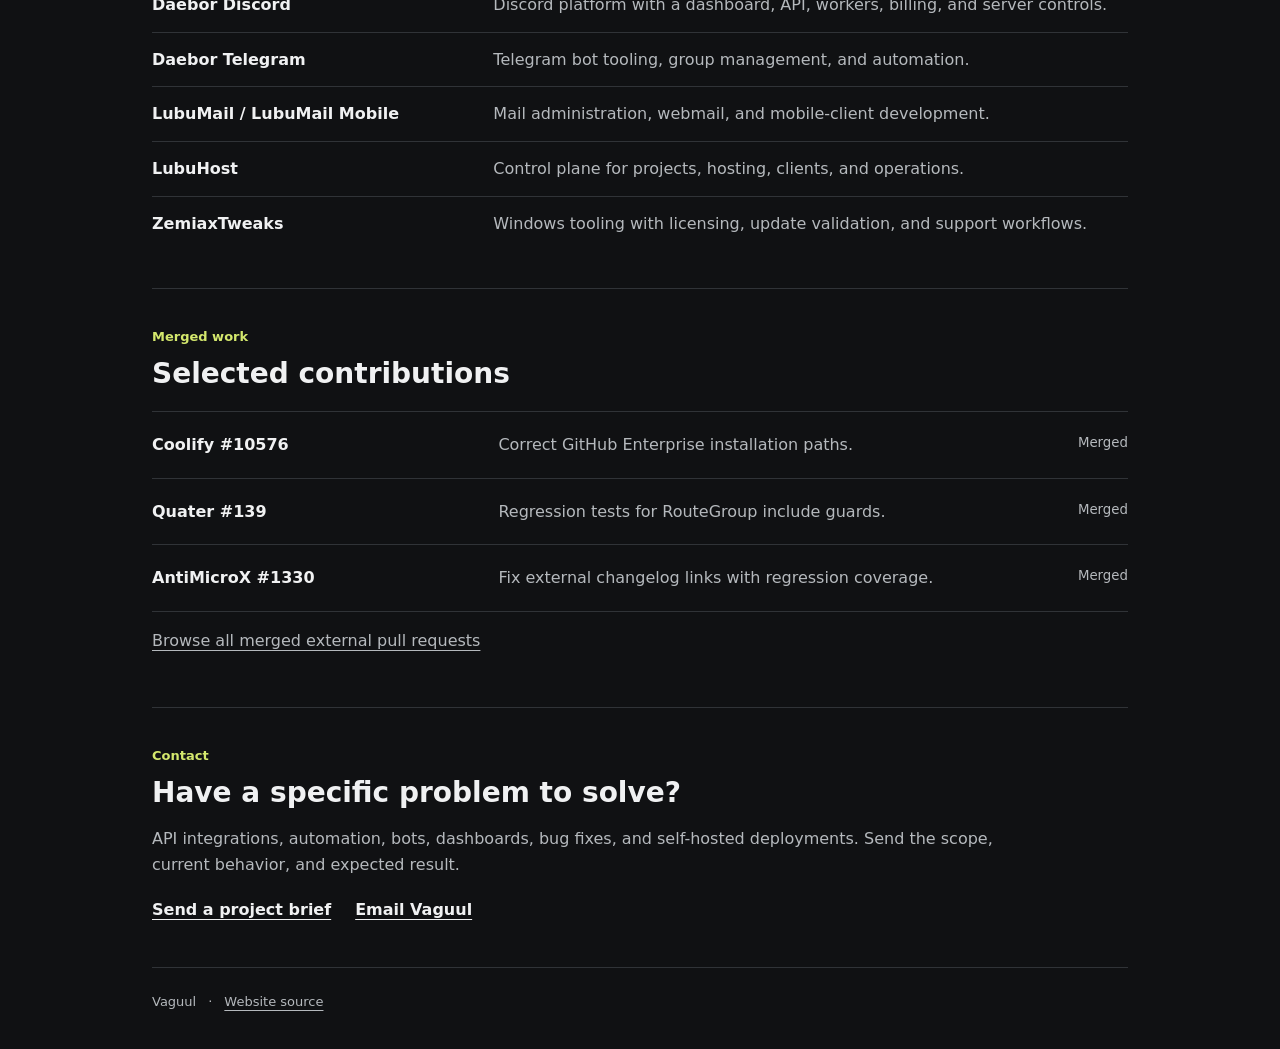
==== commit 224d2107: "Use the Vaguul symbol alone on banners" ====
--- a/index.html
+++ b/index.html
@@ -9,7 +9,7 @@
     <meta property="og:description" content="Automation, bot tooling, and self-hosted applications. Public code and selected contributions." />
     <meta property="og:type" content="website" />
     <meta property="og:url" content="https://vaguul.github.io/portfolio/" />
-    <meta property="og:image" content="https://vaguul.github.io/portfolio/assets/vaguul-social.png?v=20261113b" />
+    <meta property="og:image" content="https://vaguul.github.io/portfolio/assets/vaguul-social.png?v=20261113c" />
     <meta name="twitter:card" content="summary_large_image" />
     <link rel="icon" type="image/svg+xml" href="./assets/favicon.svg?v=20261113" />
     <link rel="stylesheet" href="./styles.css?v=20261113-fidelity" />
@@ -43,7 +43,7 @@
             <a href="https://github.com/Daebor">Daebor</a>
             <a href="#contact" data-i18n="contactLink">Work with me</a>
           </div>
-          <img class="brand-banner" src="./assets/vaguul-github-banner.png?v=20261113b" alt="Vaguul" width="1200" height="400" decoding="async" />
+          <img class="brand-banner" src="./assets/vaguul-github-banner.png?v=20261113c" alt="Vaguul" width="1200" height="400" decoding="async" />
         </section>
 
         <section class="section" id="public" aria-labelledby="public-title">
